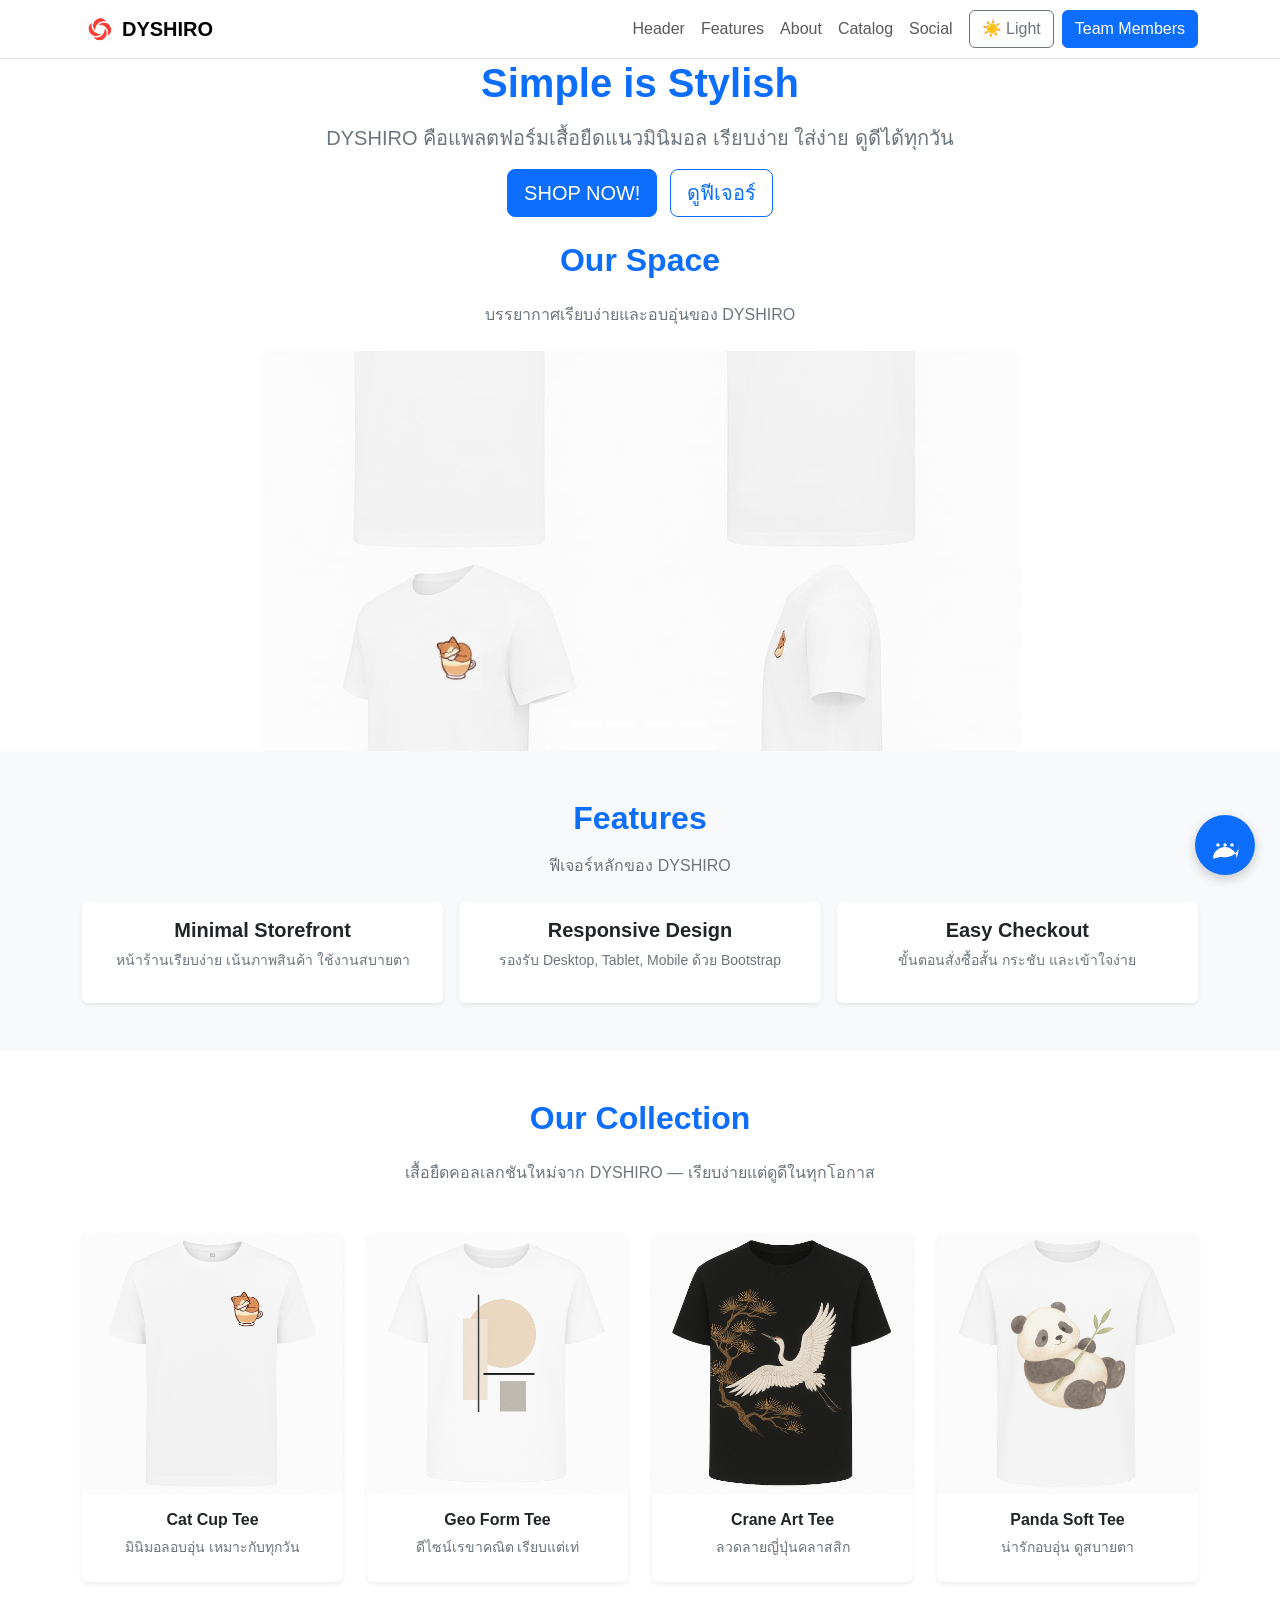
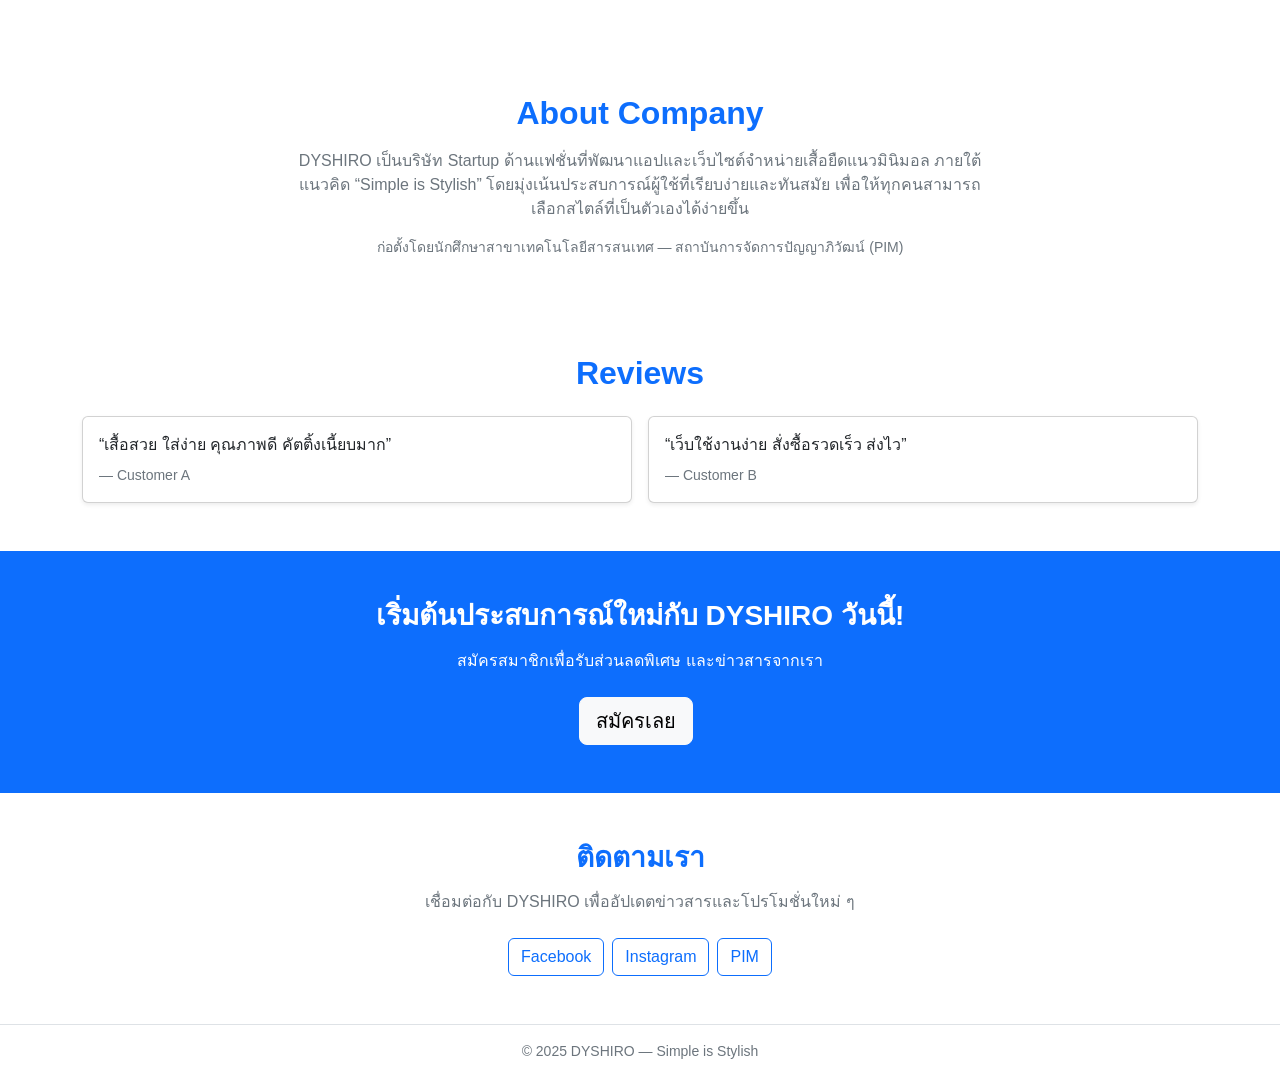
==== index.html @ 55dbb314 "Update latest changes" ====
<!doctype html>
<html lang="th">
  <head>
    <meta charset="utf-8" />
    <meta name="viewport" content="width=device-width, initial-scale=1" />
    <title>DYSHIRO — Minimal Fashion Startup</title>
    <meta name="description" content="DYSHIRO แอป/เว็บจำหน่ายเสื้อยืดแนวมินิมอล Simple is Stylish" />
    <link href="https://cdn.jsdelivr.net/npm/bootstrap@5.3.3/dist/css/bootstrap.min.css" rel="stylesheet">
    <link rel="shortcut icon" href="LOGO.png" type="image/x-icon">

    <style>
      :root {
        --color-primary: #0d6efd;
        --color-text-main: #212529;
        --color-text-muted: #6c757d;
        --color-bg-body: #f8f9fa;
        --color-bg-card: #ffffff;
        --color-border: #dee2e6;
      }

      .dark-mode {
        --color-primary: #8cb4ff;
        --color-text-main: #f8f9fa;
        --color-text-muted: #adb5bd;
        --color-bg-body: #212529;
        --color-bg-card: #343a40;
        --color-border: #495057;
      }

      html { scroll-behavior: smooth; }
      
      body { 
        font-family: "Segoe UI", Arial, sans-serif; 
        background: var(--color-bg-body) !important; 
        color: var(--color-text-main) !important; 
      }
      
      .navbar-brand img { width:32px; height:32px; margin-right:.5rem; }
      
      h1,h2,h3 { 
        font-weight:700; 
        color: var(--color-primary) !important; 
      }

      .hero, .bg-white, .bg-light, .card, footer {
          background-color: var(--color-bg-card) !important;
          color: var(--color-text-main) !important;
      }
      .text-muted {
          color: var(--color-text-muted) !important;
      }
      .border-bottom, .border-top, .border {
          border-color: var(--color-border) !important;
      }
      
      .btn-outline-primary {
          border-color: var(--color-primary);
          color: var(--color-primary);
      }
      .btn-outline-primary:hover {
          background-color: var(--color-primary);
          color: var(--color-bg-card);
      }

      #cta.bg-primary {
          background-color: var(--color-primary) !important;
      }

      .section-gap { padding:3rem 0; }
      .product-img { width:100%; height:auto; }
      .carousel-item img { width:70%; height:400px; object-fit:cover; border-radius:10px; }
      @media (max-width:768px){
        .carousel-item img{ width:90%; height:240px; }
      }
      
      /* ================= Floating Bot Icon Styles ================= */
      #chatbot-container {
          position: fixed;
          bottom: 25px;
          right: 25px;
          z-index: 9999;
      }

      #chatbot-toggle-btn {
          width: 60px;
          height: 60px;
          background-color: var(--color-primary);
          color: white;
          border: none;
          border-radius: 50%;
          cursor: pointer;
          box-shadow: 0 4px 12px rgba(0, 0, 0, 0.2);
          display: flex;
          align-items: center;
          justify-content: center;
          transition: transform 0.2s ease, background-color 0.2s ease;
      }

      #chatbot-toggle-btn:hover {
          transform: scale(1.08);
      }
    </style>
  </head>
  <body>
    
    <nav class="navbar navbar-expand-lg bg-white border-bottom">
      <div class="container">
        <a class="navbar-brand d-flex align-items-center fw-bold" href="#home">
          <img src="phoo.png" alt="Logo"> DYSHIRO
        </a>
        <button class="navbar-toggler" type="button" data-bs-toggle="collapse" data-bs-target="#nav">
          <span class="navbar-toggler-icon"></span>
        </button>

        <div id="nav" class="collapse navbar-collapse">
          <ul class="navbar-nav ms-auto">
            <li class="nav-item"><a class="nav-link" href="#home">Header</a></li>
            <li class="nav-item"><a href="features.html" class="nav-link">Features</a></li>
            <li class="nav-item"><a class="nav-link" href="#about-company">About</a></li>
            <li class="nav-item"><a class="nav-link" href="Catalog.html">Catalog</a></li>
            <li class="nav-item"><a class="nav-link" href="#social">Social</a></li>
            
            <li class="nav-item d-flex align-items-center ms-lg-2 mt-2 mt-lg-0">
              <button id="themeToggle" class="btn btn-outline-secondary me-2">
                ☀️ Light
              </button>
              <a class="btn btn-primary" href="Teammember.html">Team Members</a>
            </li>
          </ul>
        </div>
      </div>
    </nav>

    <header id="home" class="hero">
      <div class="container">
        <div class="row mb-4 text-center">
          <div class="col-12">
            <h1 class="mb-3">Simple is Stylish</h1>
            <p class="lead text-muted">
              DYSHIRO คือแพลตฟอร์มเสื้อยืดแนวมินิมอล
              เรียบง่าย ใส่ง่าย ดูดีได้ทุกวัน
            </p>
            <a class="btn btn-primary btn-lg me-2" href="https://www.figma.com/proto/QTVuNSAw5RM2hbklFN5XGI/store-Dyshiro?node-id=4035-643" target="_blank">SHOP NOW!</a>
            <a class="btn btn-outline-primary btn-lg" href="#features">ดูฟีเจอร์</a>
          </div>
        </div>

        <section class="text-center bg-white">
          <div class="container">
            <h2 class="fw-bold mb-4">Our Space</h2>
            <p class="text-muted mb-4">บรรยากาศเรียบง่ายและอบอุ่นของ DYSHIRO</p>

            <div id="plantCarousel" class="carousel slide" data-bs-ride="carousel" data-bs-interval="3000">
              <div class="carousel-indicators">
                <button type="button" data-bs-target="#plantCarousel" data-bs-slide-to="0" class="active"></button>
                <button type="button" data-bs-target="#plantCarousel" data-bs-slide-to="1"></button>
                <button type="button" data-bs-target="#plantCarousel" data-bs-slide-to="2"></button>
                <button type="button" data-bs-target="#plantCarousel" data-bs-slide-to="3"></button>
              </div>

              <div class="carousel-inner">
                <div class="carousel-item active">
                  <img src="S-CUPCAT.jpg" alt="Space 1">
                </div>
                <div class="carousel-item">
                  <img src="S-GEO.png" class="d-block mx-auto shadow-sm" alt="Space 2">
                </div>
                <div class="carousel-item">
                  <img src="S-JP.png" class="d-block mx-auto shadow-sm" alt="Space 3">
                </div>
                <div class="carousel-item">
                  <img src="S-Panda.png" class="d-block mx-auto shadow-sm" alt="Space 4">
                </div>
              </div>

              <button class="carousel-control-prev" type="button" data-bs-target="#plantCarousel" data-bs-slide="prev">
                <span class="carousel-control-prev-icon"></span>
              </button>
              <button class="carousel-control-next" type="button" data-bs-target="#plantCarousel" data-bs-slide="next">
                <span class="carousel-control-next-icon"></span>
              </button>
            </div>
          </div>
        </section>
      </div>
    </header>

    <section id="features" class="section-gap">
      <div class="container text-center">
        <h2 class="mb-3">Features</h2>
        <p class="text-muted mb-4">ฟีเจอร์หลักของ DYSHIRO</p>

        <div class="row g-3">
          <div class="col-lg-4 col-md-12">
            <div class="card h-100 border-0 shadow-sm">
              <div class="card-body">
                <h5 class="card-title fw-bold">Minimal Storefront</h5>
                <p class="text-muted small">หน้าร้านเรียบง่าย เน้นภาพสินค้า ใช้งานสบายตา</p>
              </div>
            </div>
          </div>
          <div class="col-lg-4 col-md-12">
            <div class="card h-100 border-0 shadow-sm">
              <div class="card-body">
                <h5 class="card-title fw-bold">Responsive Design</h5>
                <p class="text-muted small">รองรับ Desktop, Tablet, Mobile ด้วย Bootstrap</p>
              </div>
            </div>
          </div>
          <div class="col-lg-4 col-md-12">
            <div class="card h-100 border-0 shadow-sm">
              <div class="card-body">
                <h5 class="card-title fw-bold">Easy Checkout</h5>
                <p class="text-muted small">ขั้นตอนสั่งซื้อสั้น กระชับ และเข้าใจง่าย</p>
              </div>
            </div>
          </div>
        </div>
      </div>
    </section>

    <section id="pricing" class="py-5 bg-light">
      <div class="container text-center">
        <h2 class="mb-4">Our Collection</h2>
        <p class="text-muted mb-5">เสื้อยืดคอลเลกชันใหม่จาก DYSHIRO — เรียบง่ายแต่ดูดีในทุกโอกาส</p>
        <div class="row">
          <div class="col-md-3 col-sm-6 mb-3">
            <div class="card border-0 shadow-sm h-100">
              <img src="CAPCAT.png" class="card-img-top" alt="เสื้อแมวในถ้วย">
              <div class="card-body">
                <h6 class="fw-semibold">Cat Cup Tee</h6>
                <p class="small text-muted mb-2">มินิมอลอบอุ่น เหมาะกับทุกวัน</p>
              </div>
            </div>
          </div>
          <div class="col-md-3 col-sm-6 mb-3">
            <div class="card border-0 shadow-sm h-100">
              <img src="GEO.png" class="card-img-top" alt="เสื้อกราฟิกเรขาคณิต">
              <div class="card-body">
                <h6 class="fw-semibold">Geo Form Tee</h6>
                <p class="small text-muted mb-2">ดีไซน์เรขาคณิต เรียบแต่เท่</p>
              </div>
            </div>
          </div>
          <div class="col-md-3 col-sm-6 mb-3">
            <div class="card border-0 shadow-sm h-100">
              <img src="JP.png" class="card-img-top" alt="เสื้อปักนกกระเรียน">
              <div class="card-body">
                <h6 class="fw-semibold">Crane Art Tee</h6>
                <p class="small text-muted mb-2">ลวดลายญี่ปุ่นคลาสสิก</p>
              </div>
            </div>
          </div>
          <div class="col-md-3 col-sm-6 mb-3">
            <div class="card border-0 shadow-sm h-100">
              <img src="PANDA.png" class="card-img-top" alt="เสื้อแพนด้าน่ารัก">
              <div class="card-body">
                <h6 class="fw-semibold">Panda Soft Tee</h6>
                <p class="small text-muted mb-2">น่ารักอบอุ่น ดูสบายตา</p>
              </div>
            </div>
          </div>
        </div>
      </div>
    </section>

    <section id="about-company" class="py-5 bg-white text-center">
      <div class="container">
        <h2 class="fw-bold mb-3">About Company</h2>
        <p class="text-muted mx-auto" style="max-width:700px;">
          DYSHIRO เป็นบริษัท Startup ด้านแฟชั่นที่พัฒนาแอปและเว็บไซต์จำหน่ายเสื้อยืดแนวมินิมอล
          ภายใต้แนวคิด “Simple is Stylish” โดยมุ่งเน้นประสบการณ์ผู้ใช้ที่เรียบง่ายและทันสมัย
          เพื่อให้ทุกคนสามารถเลือกสไตล์ที่เป็นตัวเองได้ง่ายขึ้น
        </p>
        <p class="text-muted small mb-0">ก่อตั้งโดยนักศึกษาสาขาเทคโนโลยีสารสนเทศ — สถาบันการจัดการปัญญาภิวัฒน์ (PIM)</p>
      </div>
    </section>

    <section id="testimonials" class="section-gap bg-light">
      <div class="container">
        <h2 class="text-center mb-4">Reviews</h2>
        <div class="row g-3">
          <div class="col-md-6">
            <div class="card h-100 shadow-sm">
              <div class="card-body">
                <p class="mb-2">“เสื้อสวย ใส่ง่าย คุณภาพดี คัตติ้งเนี้ยบมาก”</p>
                <div class="small text-muted">— Customer A</div>
              </div>
            </div>
          </div>
          <div class="col-md-6">
            <div class="card h-100 shadow-sm">
              <div class="card-body">
                <p class="mb-2">“เว็บใช้งานง่าย สั่งซื้อรวดเร็ว ส่งไว”</p>
                <div class="small text-muted">— Customer B</div>
              </div>
            </div>
          </div>
        </div>
      </div>
    </section>

    <section id="cta" class="py-5 text-center bg-primary text-white">
      <div class="container">
        <h3 class="fw-bold mb-3 text-white">เริ่มต้นประสบการณ์ใหม่กับ DYSHIRO วันนี้!</h3>
        <p class="mb-4">สมัครสมาชิกเพื่อรับส่วนลดพิเศษ และข่าวสารจากเรา</p>
        <a href="#" class="btn btn-light btn-lg me-2">สมัครเลย</a>
      </div>
    </section>

    <section id="social" class="section-gap bg-light text-center">
      <div class="container">
        <h3 class="mb-3">ติดตามเรา</h3>
        <p class="text-muted mb-4">เชื่อมต่อกับ DYSHIRO เพื่ออัปเดตข่าวสารและโปรโมชั่นใหม่ ๆ</p>
        <div class="d-flex justify-content-center flex-wrap gap-2">
          <a class="btn btn-outline-primary" href="https://www.facebook.com/pimfanpage?locale=th_TH" target="_blank">Facebook</a>
          <a class="btn btn-outline-primary" href="https://www.instagram.com/store_dyshiro?igsh=dTd6amF4bnM5ZnAx&utm_source=qr" target="_blank">Instagram</a>
          <a class="btn btn-outline-primary" href="https://pim.ac.th" target="_blank">PIM</a>
        </div>
      </div>
    </section>

    <footer class="py-3 bg-white border-top">
      <div class="container text-center">
        <p class="small text-muted mb-0">© 2025 DYSHIRO — Simple is Stylish</p>
      </div>
    </footer>

    <!-- ================= Floating Bot Icon & Chatbot Placeholder ================= -->
    <div id="chatbot-container">
        <!-- ปุ่มไอคอนบอทลอยมุมขวาล่าง -->
        <button id="chatbot-toggle-btn" title="แชทกับบอท DYSHIRO">
            <svg xmlns="http://www.w3.org/2000/svg" width="28" height="28" fill="currentColor" class="bi bi-chat-dots-fill" viewBox="0 0 16 16">
                <path d="M16 8c0 3.866-3.582 7-8 7a9.06 9.06 0 0 1-2.343-.306l-4.522 1.158A.5.5 0 0 1 14.61 15.8l1.058-4.234A7.001 7.001 0 0 1 16 8zM5 8a1 1 0 1 0-2 0 1 1 0 0 0 2 0zm4 0a1 1 0 1 0-2 0 1 1 0 0 0 2 0zm3 1a1 1 0 1 0 0-2 1 1 0 0 0 0 2z"/>
            </svg>
        </button>

        <!-- พื้นที่ว่างสำหรับนำโค้ดแชทบอทจริงมาใส่ในอนาคต -->
        <div id="chatbot-window-placeholder">
            <!-- [ ใส่โค้ดแชทบอทจริง / Script จากผู้ให้บริการภายนอก ตรงนี้ในอนาคตได้เลยครับ ] -->
        </div>
    </div>

    <!-- Scripts -->
    <script src="https://cdn.jsdelivr.net/npm/bootstrap@5.3.3/dist/js/bootstrap.bundle.min.js"></script>

    <script>
      // 1. ระบบ Theme (Light / Dark)
      const toggle = document.getElementById('themeToggle');
      const body = document.body;

      if (localStorage.getItem('theme') === 'dark') {
        body.classList.add('dark-mode');
        toggle.innerHTML = '🌙 Dark';
      }

      toggle.addEventListener('click', () => {
        if (body.classList.contains('dark-mode')) {
          body.classList.remove('dark-mode');
          localStorage.setItem('theme', 'light');
          toggle.innerHTML = '☀️ Light';
        } else {
          body.classList.add('dark-mode');
          localStorage.setItem('theme', 'dark');
          toggle.innerHTML = '🌙 Dark';
        }
      });
    </script>
  </body>
</html>
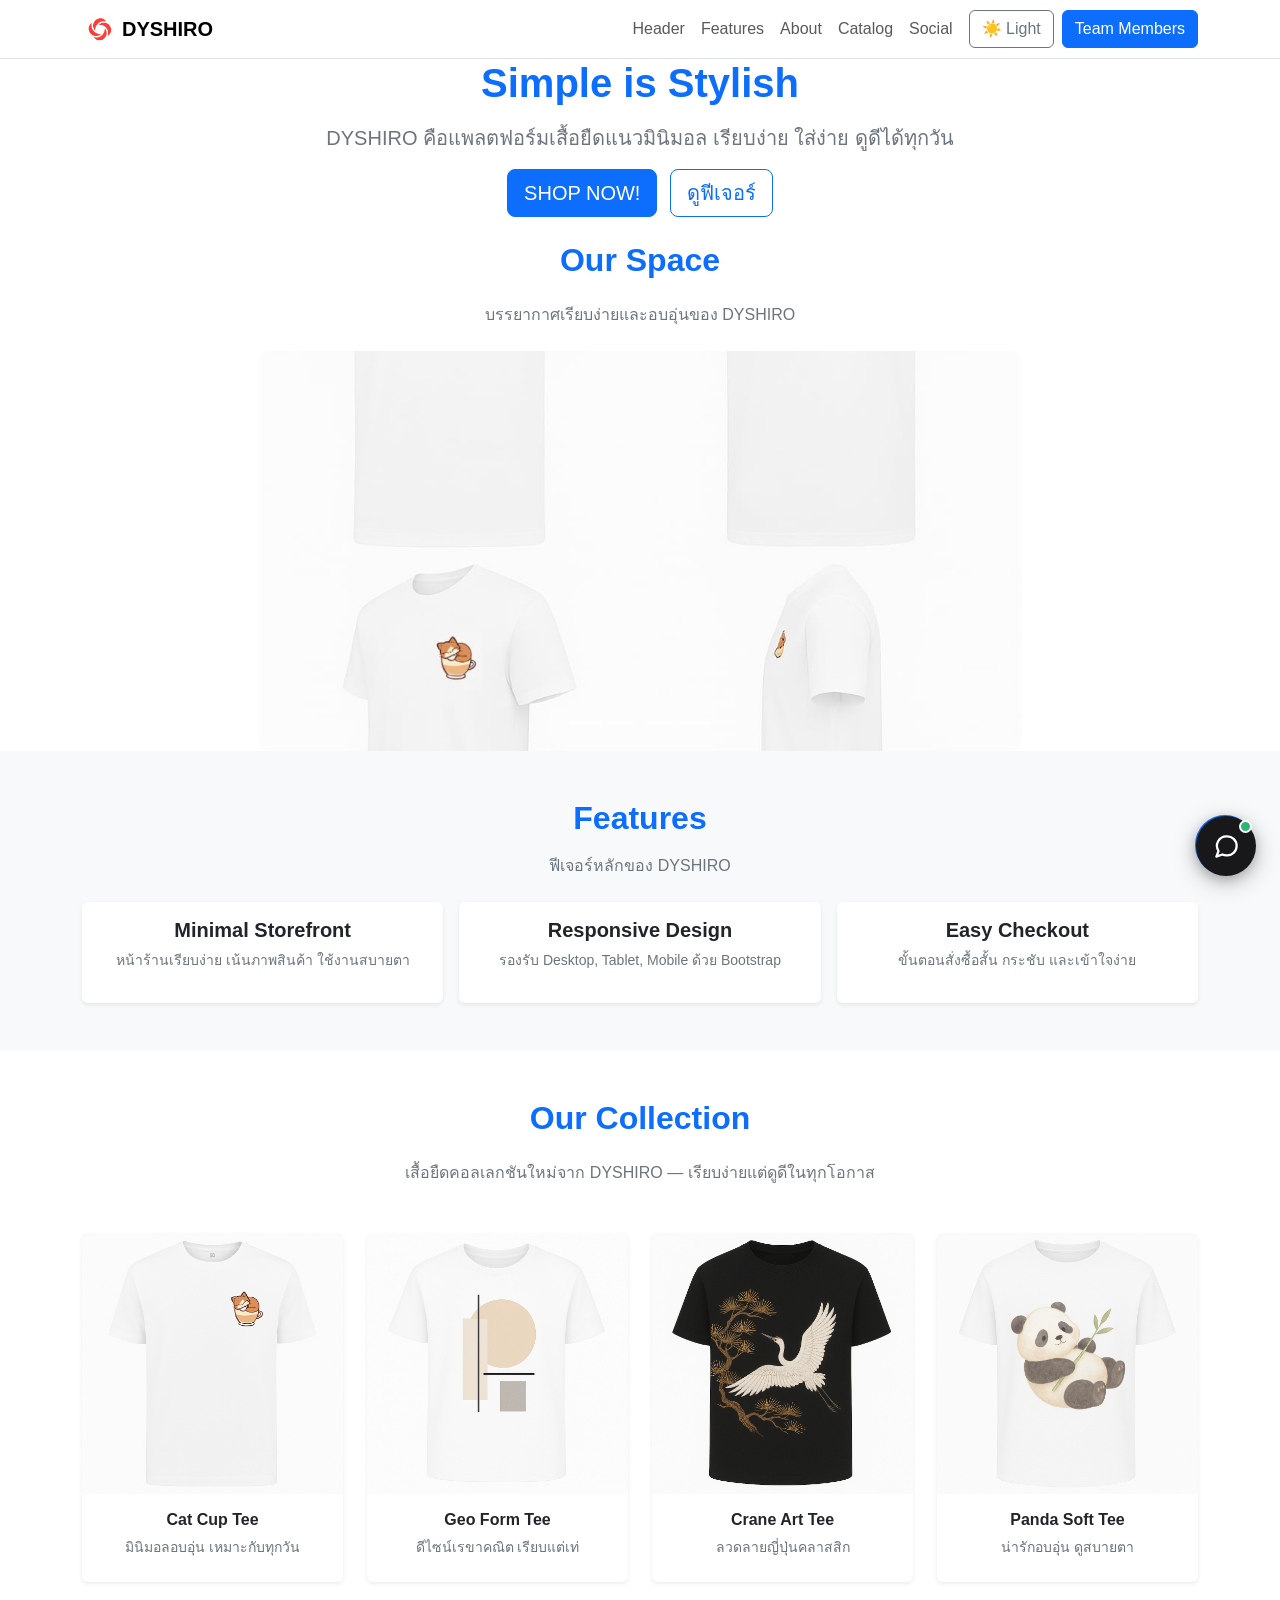
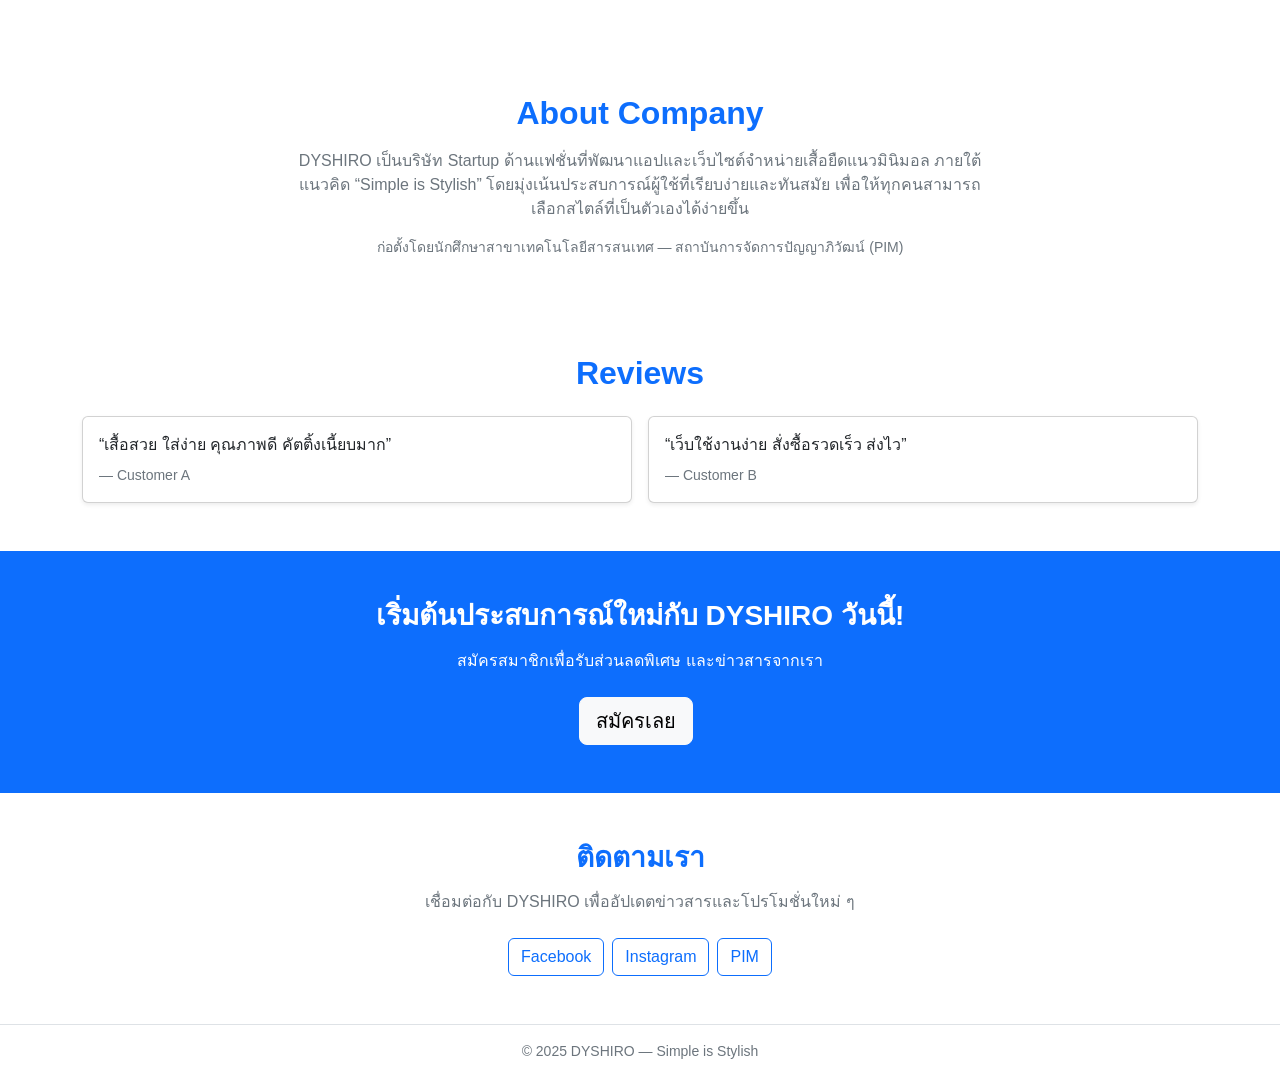
==== commit 1e7b18bf: "Add DYSHIRO RAG Chatbot" ====
--- a/index.html
+++ b/index.html
@@ -367,4 +367,6 @@
       });
     </script>
   </body>
-</html>+</html>
+<script src="chat-widget.js"></script>
+</body>
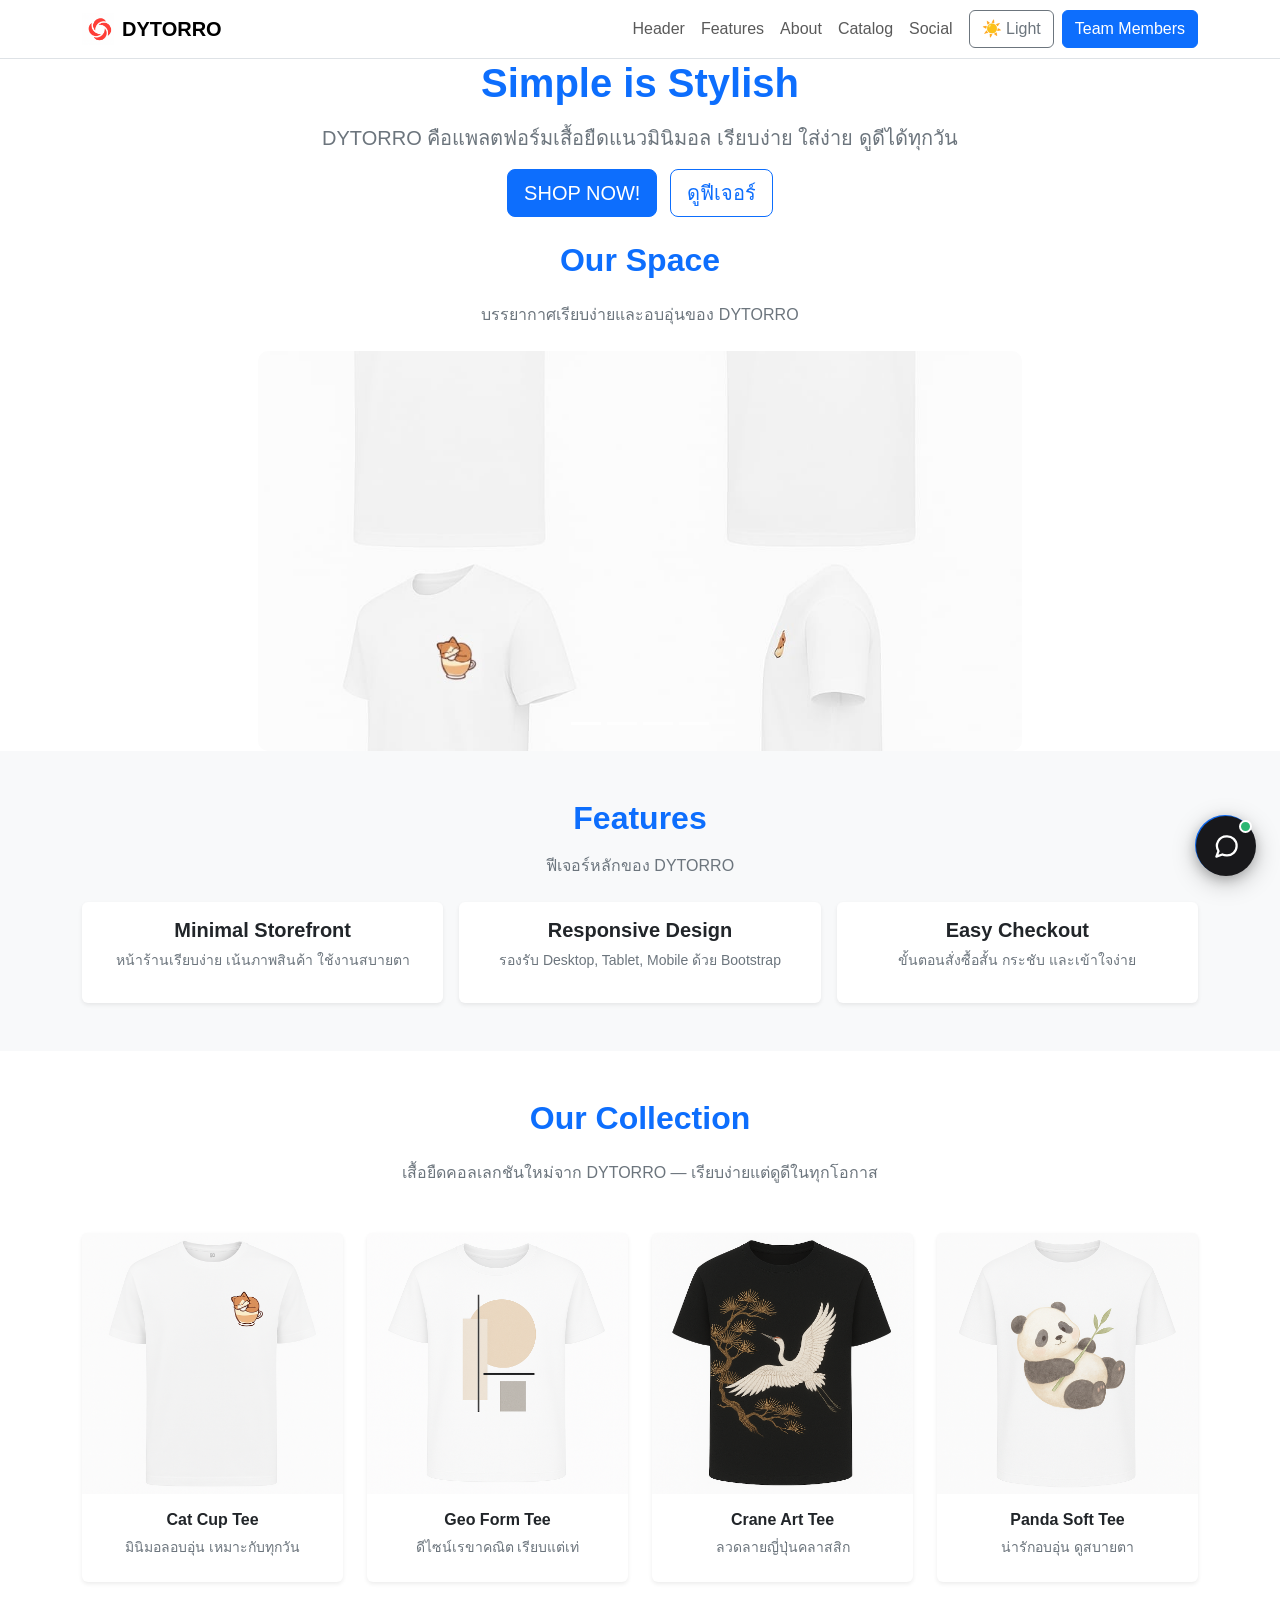
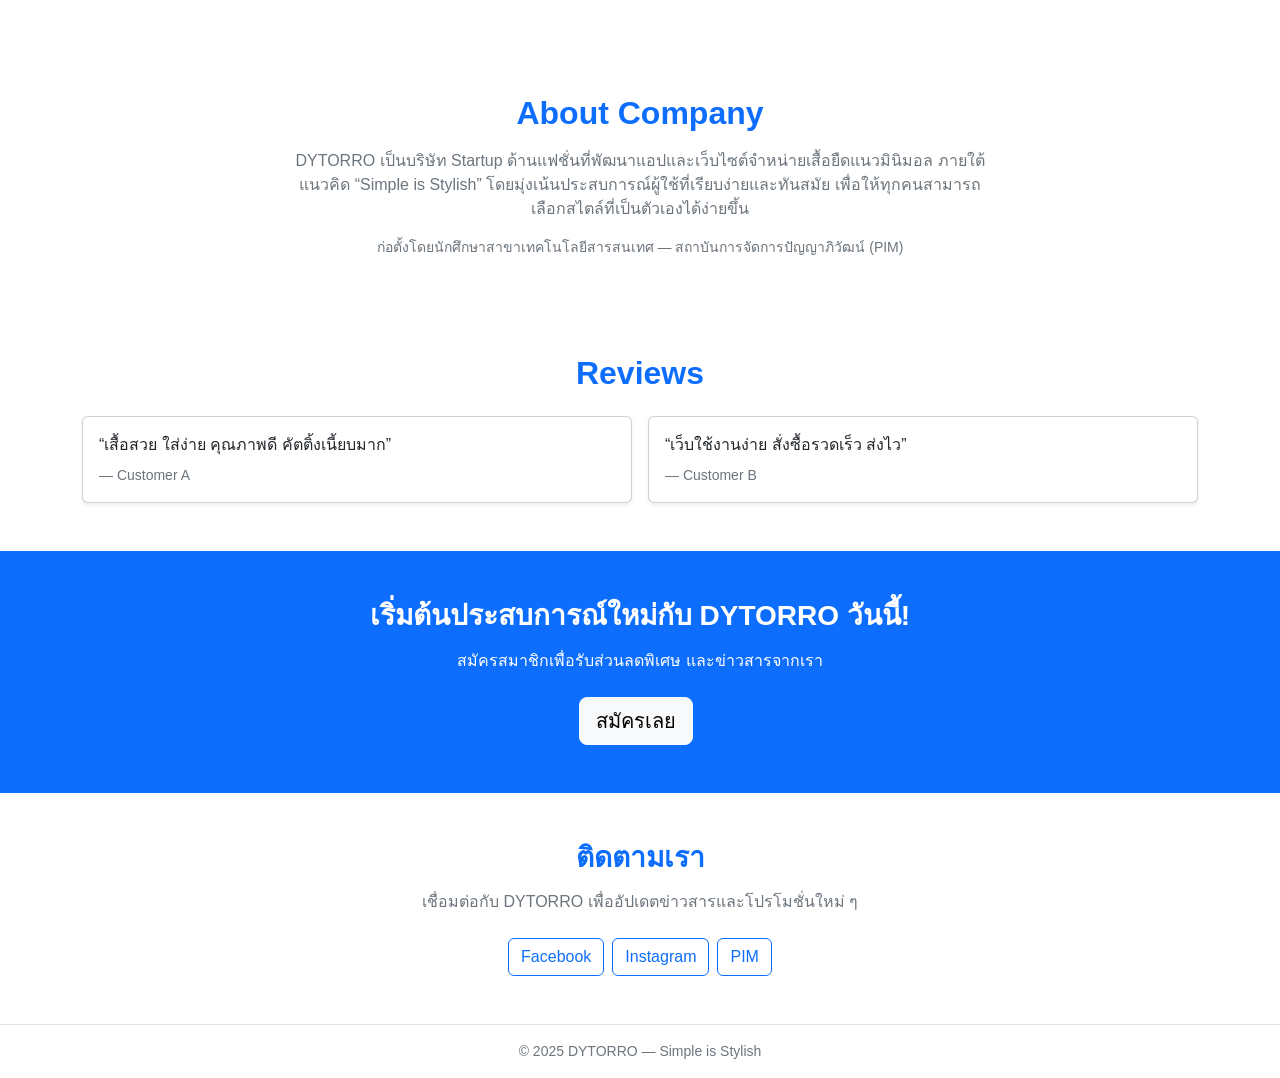
==== commit 36aad0ec: "Update brand name to DYTORRO in index.html" ====
--- a/index.html
+++ b/index.html
@@ -3,8 +3,8 @@
   <head>
     <meta charset="utf-8" />
     <meta name="viewport" content="width=device-width, initial-scale=1" />
-    <title>DYSHIRO — Minimal Fashion Startup</title>
-    <meta name="description" content="DYSHIRO แอป/เว็บจำหน่ายเสื้อยืดแนวมินิมอล Simple is Stylish" />
+    <title>DYTORRO — Minimal Fashion Startup</title>
+    <meta name="description" content="DYTORRO แอป/เว็บจำหน่ายเสื้อยืดแนวมินิมอล Simple is Stylish" />
     <link href="https://cdn.jsdelivr.net/npm/bootstrap@5.3.3/dist/css/bootstrap.min.css" rel="stylesheet">
     <link rel="shortcut icon" href="LOGO.png" type="image/x-icon">
 
@@ -106,7 +106,7 @@
     <nav class="navbar navbar-expand-lg bg-white border-bottom">
       <div class="container">
         <a class="navbar-brand d-flex align-items-center fw-bold" href="#home">
-          <img src="phoo.png" alt="Logo"> DYSHIRO
+          <img src="phoo.png" alt="Logo"> DYTORRO
         </a>
         <button class="navbar-toggler" type="button" data-bs-toggle="collapse" data-bs-target="#nav">
           <span class="navbar-toggler-icon"></span>
@@ -137,7 +137,7 @@
           <div class="col-12">
             <h1 class="mb-3">Simple is Stylish</h1>
             <p class="lead text-muted">
-              DYSHIRO คือแพลตฟอร์มเสื้อยืดแนวมินิมอล
+              DYTORRO คือแพลตฟอร์มเสื้อยืดแนวมินิมอล
               เรียบง่าย ใส่ง่าย ดูดีได้ทุกวัน
             </p>
             <a class="btn btn-primary btn-lg me-2" href="https://www.figma.com/proto/QTVuNSAw5RM2hbklFN5XGI/store-Dyshiro?node-id=4035-643" target="_blank">SHOP NOW!</a>
@@ -148,7 +148,7 @@
         <section class="text-center bg-white">
           <div class="container">
             <h2 class="fw-bold mb-4">Our Space</h2>
-            <p class="text-muted mb-4">บรรยากาศเรียบง่ายและอบอุ่นของ DYSHIRO</p>
+            <p class="text-muted mb-4">บรรยากาศเรียบง่ายและอบอุ่นของ DYTORRO</p>
 
             <div id="plantCarousel" class="carousel slide" data-bs-ride="carousel" data-bs-interval="3000">
               <div class="carousel-indicators">
@@ -188,7 +188,7 @@
     <section id="features" class="section-gap">
       <div class="container text-center">
         <h2 class="mb-3">Features</h2>
-        <p class="text-muted mb-4">ฟีเจอร์หลักของ DYSHIRO</p>
+        <p class="text-muted mb-4">ฟีเจอร์หลักของ DYTORRO</p>
 
         <div class="row g-3">
           <div class="col-lg-4 col-md-12">
@@ -222,7 +222,7 @@
     <section id="pricing" class="py-5 bg-light">
       <div class="container text-center">
         <h2 class="mb-4">Our Collection</h2>
-        <p class="text-muted mb-5">เสื้อยืดคอลเลกชันใหม่จาก DYSHIRO — เรียบง่ายแต่ดูดีในทุกโอกาส</p>
+        <p class="text-muted mb-5">เสื้อยืดคอลเลกชันใหม่จาก DYTORRO — เรียบง่ายแต่ดูดีในทุกโอกาส</p>
         <div class="row">
           <div class="col-md-3 col-sm-6 mb-3">
             <div class="card border-0 shadow-sm h-100">
@@ -268,7 +268,7 @@
       <div class="container">
         <h2 class="fw-bold mb-3">About Company</h2>
         <p class="text-muted mx-auto" style="max-width:700px;">
-          DYSHIRO เป็นบริษัท Startup ด้านแฟชั่นที่พัฒนาแอปและเว็บไซต์จำหน่ายเสื้อยืดแนวมินิมอล
+          DYTORRO เป็นบริษัท Startup ด้านแฟชั่นที่พัฒนาแอปและเว็บไซต์จำหน่ายเสื้อยืดแนวมินิมอล
           ภายใต้แนวคิด “Simple is Stylish” โดยมุ่งเน้นประสบการณ์ผู้ใช้ที่เรียบง่ายและทันสมัย
           เพื่อให้ทุกคนสามารถเลือกสไตล์ที่เป็นตัวเองได้ง่ายขึ้น
         </p>
@@ -302,7 +302,7 @@
 
     <section id="cta" class="py-5 text-center bg-primary text-white">
       <div class="container">
-        <h3 class="fw-bold mb-3 text-white">เริ่มต้นประสบการณ์ใหม่กับ DYSHIRO วันนี้!</h3>
+        <h3 class="fw-bold mb-3 text-white">เริ่มต้นประสบการณ์ใหม่กับ DYTORRO วันนี้!</h3>
         <p class="mb-4">สมัครสมาชิกเพื่อรับส่วนลดพิเศษ และข่าวสารจากเรา</p>
         <a href="#" class="btn btn-light btn-lg me-2">สมัครเลย</a>
       </div>
@@ -311,7 +311,7 @@
     <section id="social" class="section-gap bg-light text-center">
       <div class="container">
         <h3 class="mb-3">ติดตามเรา</h3>
-        <p class="text-muted mb-4">เชื่อมต่อกับ DYSHIRO เพื่ออัปเดตข่าวสารและโปรโมชั่นใหม่ ๆ</p>
+        <p class="text-muted mb-4">เชื่อมต่อกับ DYTORRO เพื่ออัปเดตข่าวสารและโปรโมชั่นใหม่ ๆ</p>
         <div class="d-flex justify-content-center flex-wrap gap-2">
           <a class="btn btn-outline-primary" href="https://www.facebook.com/pimfanpage?locale=th_TH" target="_blank">Facebook</a>
           <a class="btn btn-outline-primary" href="https://www.instagram.com/store_dyshiro?igsh=dTd6amF4bnM5ZnAx&utm_source=qr" target="_blank">Instagram</a>
@@ -322,14 +322,14 @@
 
     <footer class="py-3 bg-white border-top">
       <div class="container text-center">
-        <p class="small text-muted mb-0">© 2025 DYSHIRO — Simple is Stylish</p>
+        <p class="small text-muted mb-0">© 2025 DYTORRO — Simple is Stylish</p>
       </div>
     </footer>
 
     <!-- ================= Floating Bot Icon & Chatbot Placeholder ================= -->
     <div id="chatbot-container">
         <!-- ปุ่มไอคอนบอทลอยมุมขวาล่าง -->
-        <button id="chatbot-toggle-btn" title="แชทกับบอท DYSHIRO">
+        <button id="chatbot-toggle-btn" title="แชทกับบอท DYTORRO">
             <svg xmlns="http://www.w3.org/2000/svg" width="28" height="28" fill="currentColor" class="bi bi-chat-dots-fill" viewBox="0 0 16 16">
                 <path d="M16 8c0 3.866-3.582 7-8 7a9.06 9.06 0 0 1-2.343-.306l-4.522 1.158A.5.5 0 0 1 14.61 15.8l1.058-4.234A7.001 7.001 0 0 1 16 8zM5 8a1 1 0 1 0-2 0 1 1 0 0 0 2 0zm4 0a1 1 0 1 0-2 0 1 1 0 0 0 2 0zm3 1a1 1 0 1 0 0-2 1 1 0 0 0 0 2z"/>
             </svg>
@@ -366,7 +366,7 @@
         }
       });
     </script>
+
+    <script src="chat-widget.js"></script>
   </body>
-</html>
-<script src="chat-widget.js"></script>
-</body>+</html>
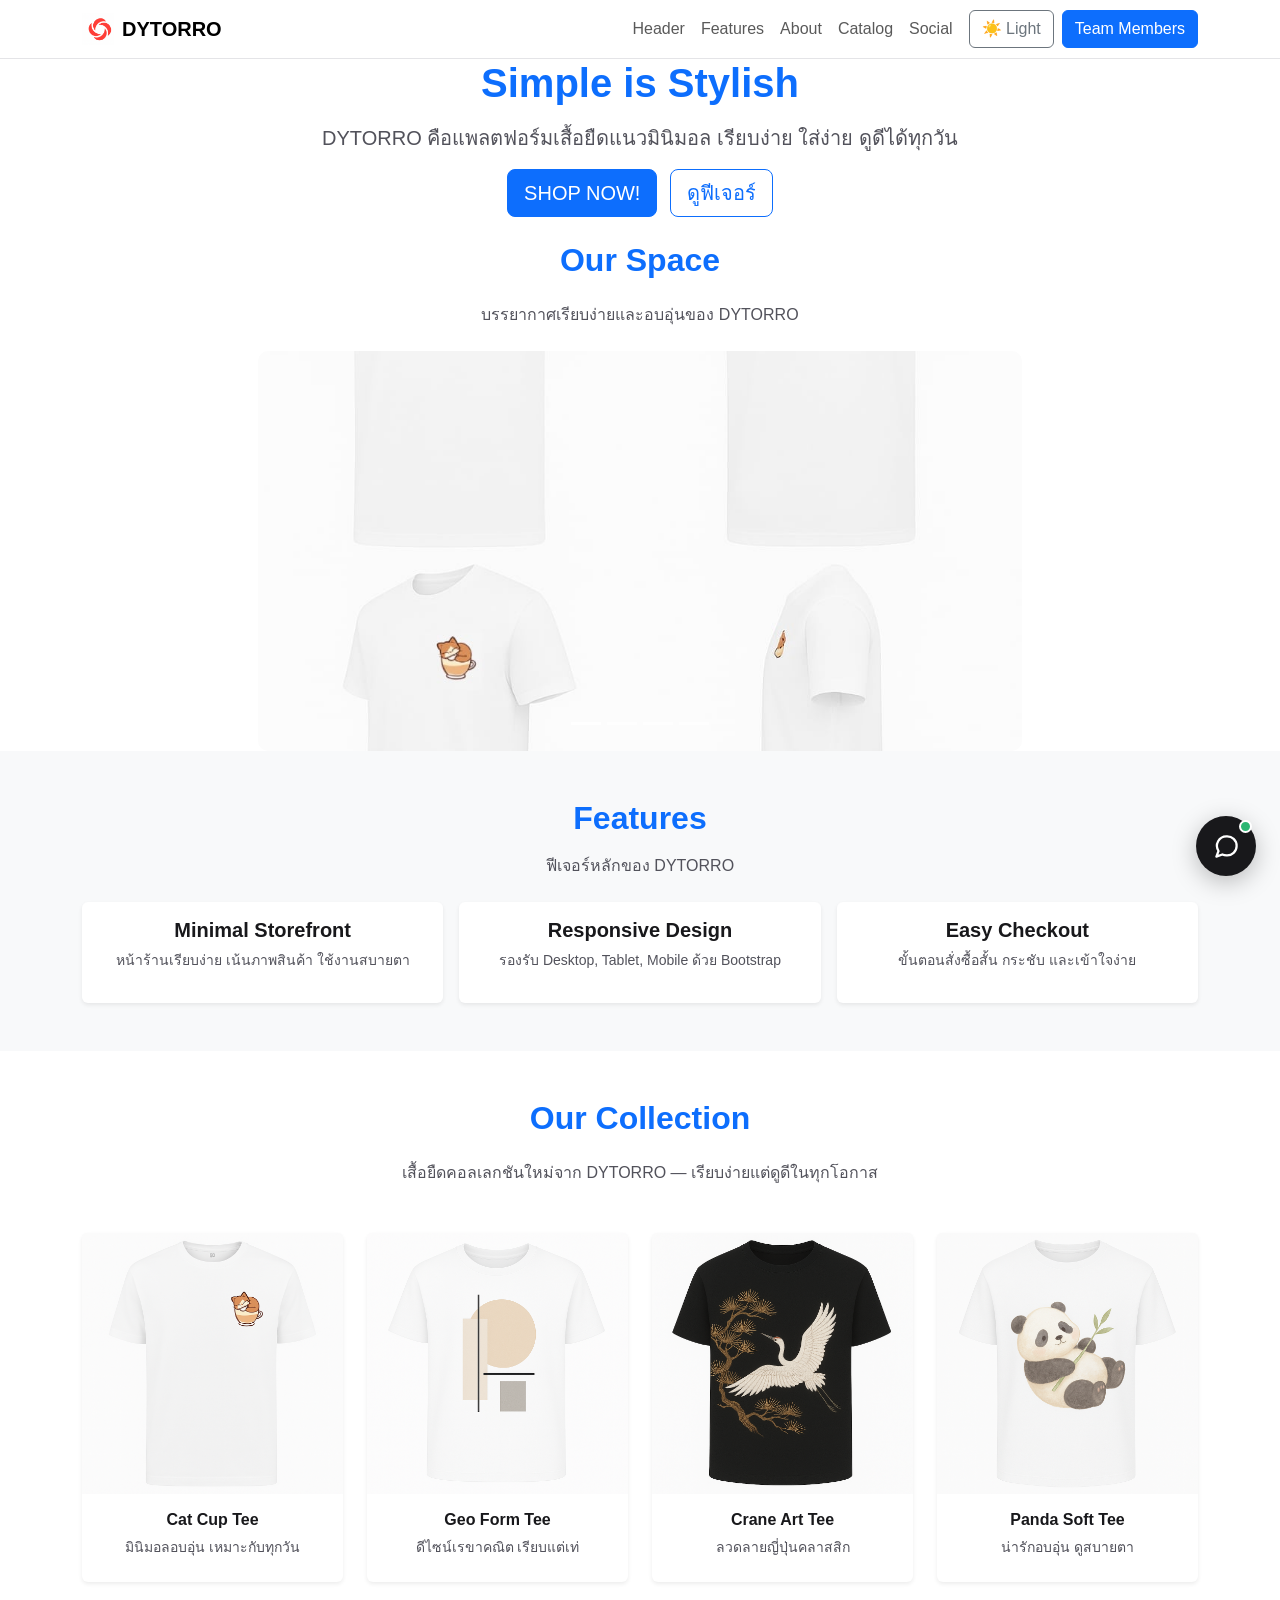
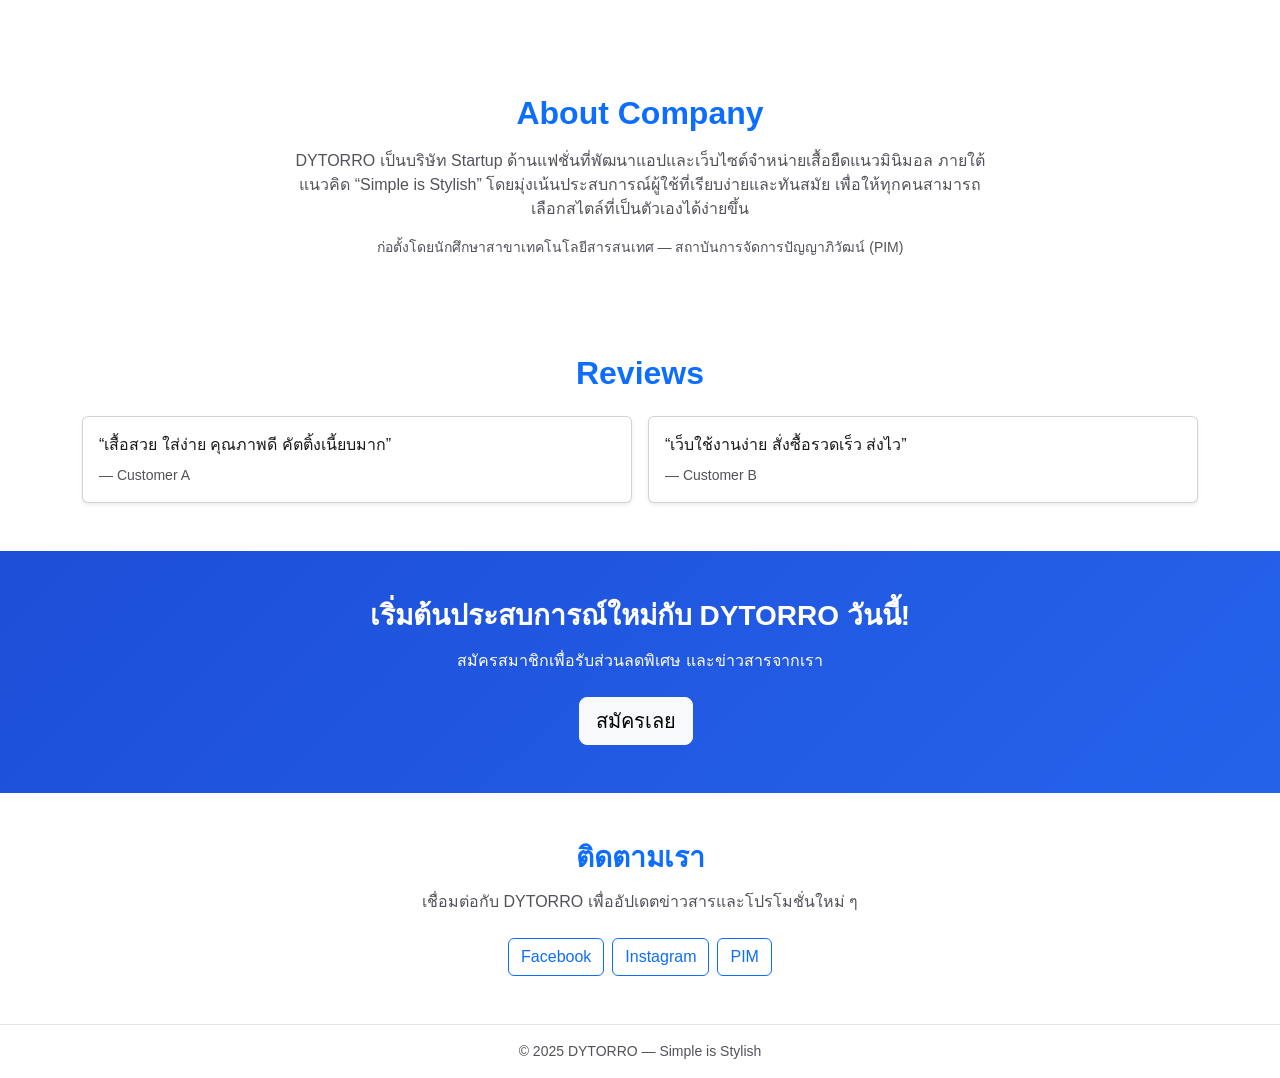
==== commit 12e60f12: "Improve dark mode styling and remove duplicate chat icon" ====
--- a/index.html
+++ b/index.html
@@ -11,20 +11,21 @@
     <style>
       :root {
         --color-primary: #0d6efd;
-        --color-text-main: #212529;
-        --color-text-muted: #6c757d;
+        --color-text-main: #18181b;
+        --color-text-muted: #52525b;
         --color-bg-body: #f8f9fa;
         --color-bg-card: #ffffff;
-        --color-border: #dee2e6;
-      }
-
+        --color-border: #e4e4e7;
+      }
+
+      /* โทน Dark Mode แบบ Minimalist Modern */
       .dark-mode {
-        --color-primary: #8cb4ff;
-        --color-text-main: #f8f9fa;
-        --color-text-muted: #adb5bd;
-        --color-bg-body: #212529;
-        --color-bg-card: #343a40;
-        --color-border: #495057;
+        --color-primary: #60a5fa;       /* ฟ้าสว่างอ่านง่าย */
+        --color-text-main: #f4f4f5;     /* ขาวนวลสบายตา */
+        --color-text-muted: #a1a1aa;    /* เทาสว่างสำหรับคำอธิบาย */
+        --color-bg-body: #09090b;       /* ดำสนิท (Deep Obsidian) */
+        --color-bg-card: #18181b;       /* เทาชาร์โคลเข้ม แยกเลเยอร์การ์ดชัดเจน */
+        --color-border: #27272a;        /* เส้นขอบบางๆ เรียบหรู */
       }
 
       html { scroll-behavior: smooth; }
@@ -33,37 +34,82 @@
         font-family: "Segoe UI", Arial, sans-serif; 
         background: var(--color-bg-body) !important; 
         color: var(--color-text-main) !important; 
+        transition: background-color 0.25s ease, color 0.25s ease;
       }
       
       .navbar-brand img { width:32px; height:32px; margin-right:.5rem; }
       
-      h1,h2,h3 { 
-        font-weight:700; 
+      /* แก้เมนู Navbar ในโหมด Dark ให้สว่างคมชัดไม่จมพื้นหลัง */
+      .dark-mode .navbar {
+        background-color: rgba(24, 24, 27, 0.92) !important;
+        backdrop-filter: blur(8px);
+      }
+      .dark-mode .navbar-brand {
+        color: #ffffff !important;
+      }
+      .dark-mode .nav-link {
+        color: #d4d4d8 !important;
+      }
+      .dark-mode .nav-link:hover {
+        color: var(--color-primary) !important;
+      }
+      .dark-mode .navbar-toggler {
+        border-color: #3f3f46;
+        filter: invert(1);
+      }
+
+      h1, h2, h3 { 
+        font-weight: 700; 
         color: var(--color-primary) !important; 
       }
 
       .hero, .bg-white, .bg-light, .card, footer {
-          background-color: var(--color-bg-card) !important;
-          color: var(--color-text-main) !important;
-      }
+        background-color: var(--color-bg-card) !important;
+        color: var(--color-text-main) !important;
+      }
+
+      /* สลับพื้นหลังแต่ละ Section ในโหมด Dark ให้มีมิติไล่ระดับ */
+      .dark-mode .hero,
+      .dark-mode #about-company,
+      .dark-mode footer {
+        background-color: #09090b !important;
+      }
+      .dark-mode #features,
+      .dark-mode #pricing,
+      .dark-mode #testimonials,
+      .dark-mode #social {
+        background-color: #111113 !important;
+      }
+      .dark-mode .card {
+        background-color: #18181b !important;
+        border: 1px solid #27272a !important;
+      }
+
       .text-muted {
-          color: var(--color-text-muted) !important;
+        color: var(--color-text-muted) !important;
       }
       .border-bottom, .border-top, .border {
-          border-color: var(--color-border) !important;
+        border-color: var(--color-border) !important;
       }
       
       .btn-outline-primary {
-          border-color: var(--color-primary);
-          color: var(--color-primary);
+        border-color: var(--color-primary);
+        color: var(--color-primary);
       }
       .btn-outline-primary:hover {
-          background-color: var(--color-primary);
-          color: var(--color-bg-card);
+        background-color: var(--color-primary);
+        color: #09090b;
+      }
+      .dark-mode #themeToggle {
+        color: #f4f4f5;
+        border-color: #3f3f46;
+      }
+      .dark-mode #themeToggle:hover {
+        background-color: #27272a;
       }
 
       #cta.bg-primary {
-          background-color: var(--color-primary) !important;
+        background: linear-gradient(135deg, #1d4ed8, #2563eb) !important;
       }
 
       .section-gap { padding:3rem 0; }
@@ -71,33 +117,6 @@
       .carousel-item img { width:70%; height:400px; object-fit:cover; border-radius:10px; }
       @media (max-width:768px){
         .carousel-item img{ width:90%; height:240px; }
-      }
-      
-      /* ================= Floating Bot Icon Styles ================= */
-      #chatbot-container {
-          position: fixed;
-          bottom: 25px;
-          right: 25px;
-          z-index: 9999;
-      }
-
-      #chatbot-toggle-btn {
-          width: 60px;
-          height: 60px;
-          background-color: var(--color-primary);
-          color: white;
-          border: none;
-          border-radius: 50%;
-          cursor: pointer;
-          box-shadow: 0 4px 12px rgba(0, 0, 0, 0.2);
-          display: flex;
-          align-items: center;
-          justify-content: center;
-          transition: transform 0.2s ease, background-color 0.2s ease;
-      }
-
-      #chatbot-toggle-btn:hover {
-          transform: scale(1.08);
       }
     </style>
   </head>
@@ -326,21 +345,6 @@
       </div>
     </footer>
 
-    <!-- ================= Floating Bot Icon & Chatbot Placeholder ================= -->
-    <div id="chatbot-container">
-        <!-- ปุ่มไอคอนบอทลอยมุมขวาล่าง -->
-        <button id="chatbot-toggle-btn" title="แชทกับบอท DYTORRO">
-            <svg xmlns="http://www.w3.org/2000/svg" width="28" height="28" fill="currentColor" class="bi bi-chat-dots-fill" viewBox="0 0 16 16">
-                <path d="M16 8c0 3.866-3.582 7-8 7a9.06 9.06 0 0 1-2.343-.306l-4.522 1.158A.5.5 0 0 1 14.61 15.8l1.058-4.234A7.001 7.001 0 0 1 16 8zM5 8a1 1 0 1 0-2 0 1 1 0 0 0 2 0zm4 0a1 1 0 1 0-2 0 1 1 0 0 0 2 0zm3 1a1 1 0 1 0 0-2 1 1 0 0 0 0 2z"/>
-            </svg>
-        </button>
-
-        <!-- พื้นที่ว่างสำหรับนำโค้ดแชทบอทจริงมาใส่ในอนาคต -->
-        <div id="chatbot-window-placeholder">
-            <!-- [ ใส่โค้ดแชทบอทจริง / Script จากผู้ให้บริการภายนอก ตรงนี้ในอนาคตได้เลยครับ ] -->
-        </div>
-    </div>
-
     <!-- Scripts -->
     <script src="https://cdn.jsdelivr.net/npm/bootstrap@5.3.3/dist/js/bootstrap.bundle.min.js"></script>
 
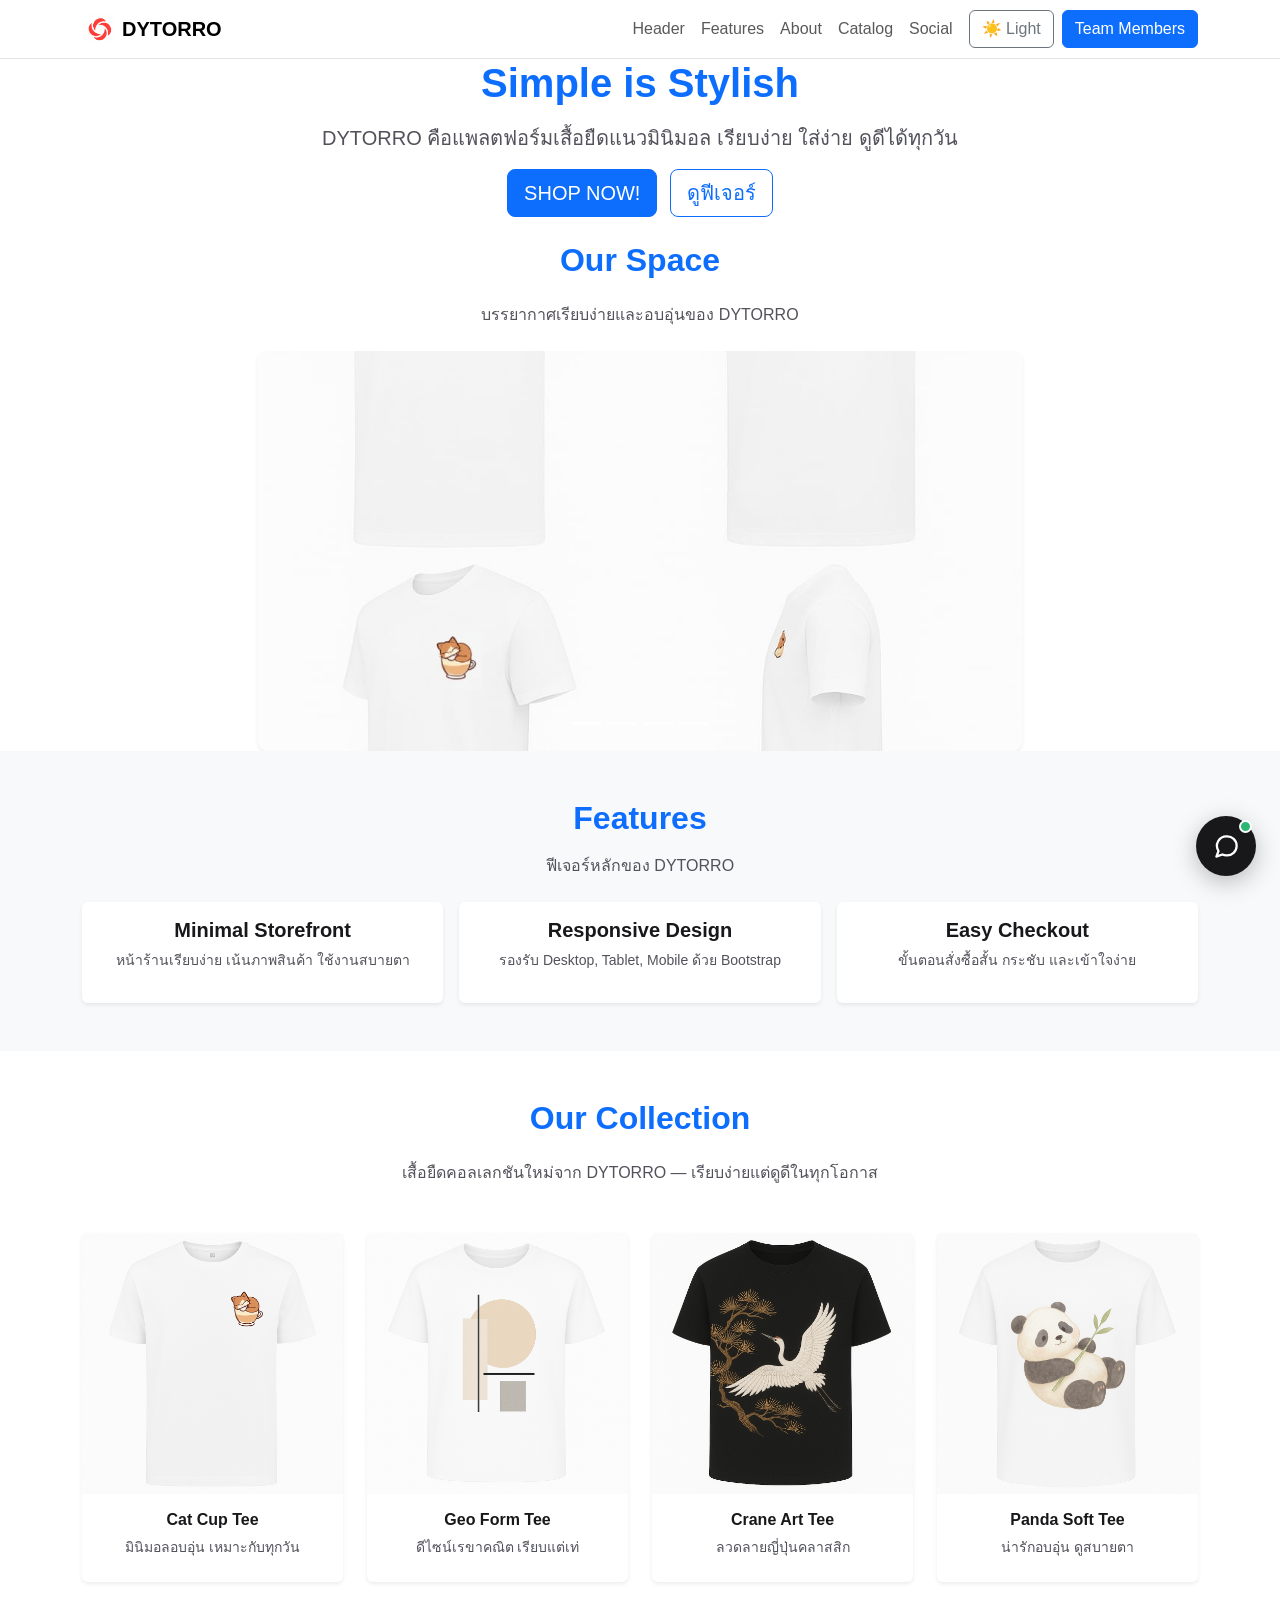
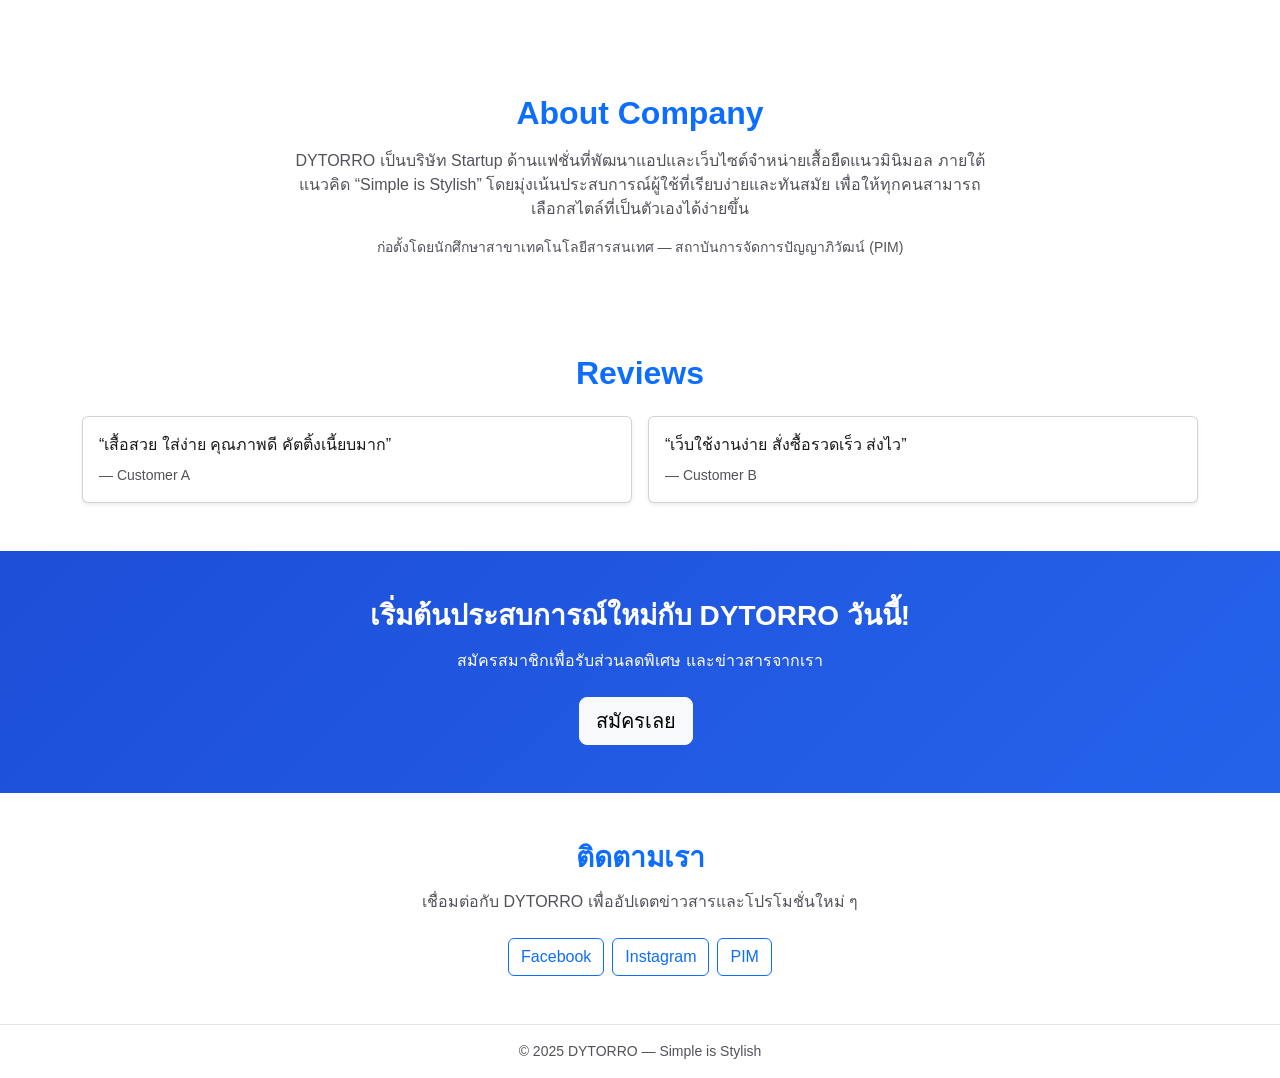
==== commit 96fb8af3: "Enable auto-slide for Our Space carousel" ====
--- a/index.html
+++ b/index.html
@@ -169,7 +169,7 @@
             <h2 class="fw-bold mb-4">Our Space</h2>
             <p class="text-muted mb-4">บรรยากาศเรียบง่ายและอบอุ่นของ DYTORRO</p>
 
-            <div id="plantCarousel" class="carousel slide" data-bs-ride="carousel" data-bs-interval="3000">
+            <div id="plantCarousel" class="carousel slide" data-bs-ride="carousel" data-bs-interval="2500" data-bs-pause="false">
               <div class="carousel-indicators">
                 <button type="button" data-bs-target="#plantCarousel" data-bs-slide-to="0" class="active"></button>
                 <button type="button" data-bs-target="#plantCarousel" data-bs-slide-to="1"></button>
@@ -179,7 +179,7 @@
 
               <div class="carousel-inner">
                 <div class="carousel-item active">
-                  <img src="S-CUPCAT.jpg" alt="Space 1">
+                  <img src="S-CUPCAT.jpg" class="d-block mx-auto shadow-sm" alt="Space 1">
                 </div>
                 <div class="carousel-item">
                   <img src="S-GEO.png" class="d-block mx-auto shadow-sm" alt="Space 2">
@@ -369,6 +369,16 @@
           toggle.innerHTML = '🌙 Dark';
         }
       });
+
+      // 2. บังคับให้สไลด์รูปภาพเลื่อนอัตโนมัติทันทีที่เปิดหน้าเว็บ
+      const myCarousel = document.querySelector('#plantCarousel');
+      if (myCarousel) {
+        new bootstrap.Carousel(myCarousel, {
+          interval: 2500,
+          ride: 'carousel',
+          pause: false
+        });
+      }
     </script>
 
     <script src="chat-widget.js"></script>
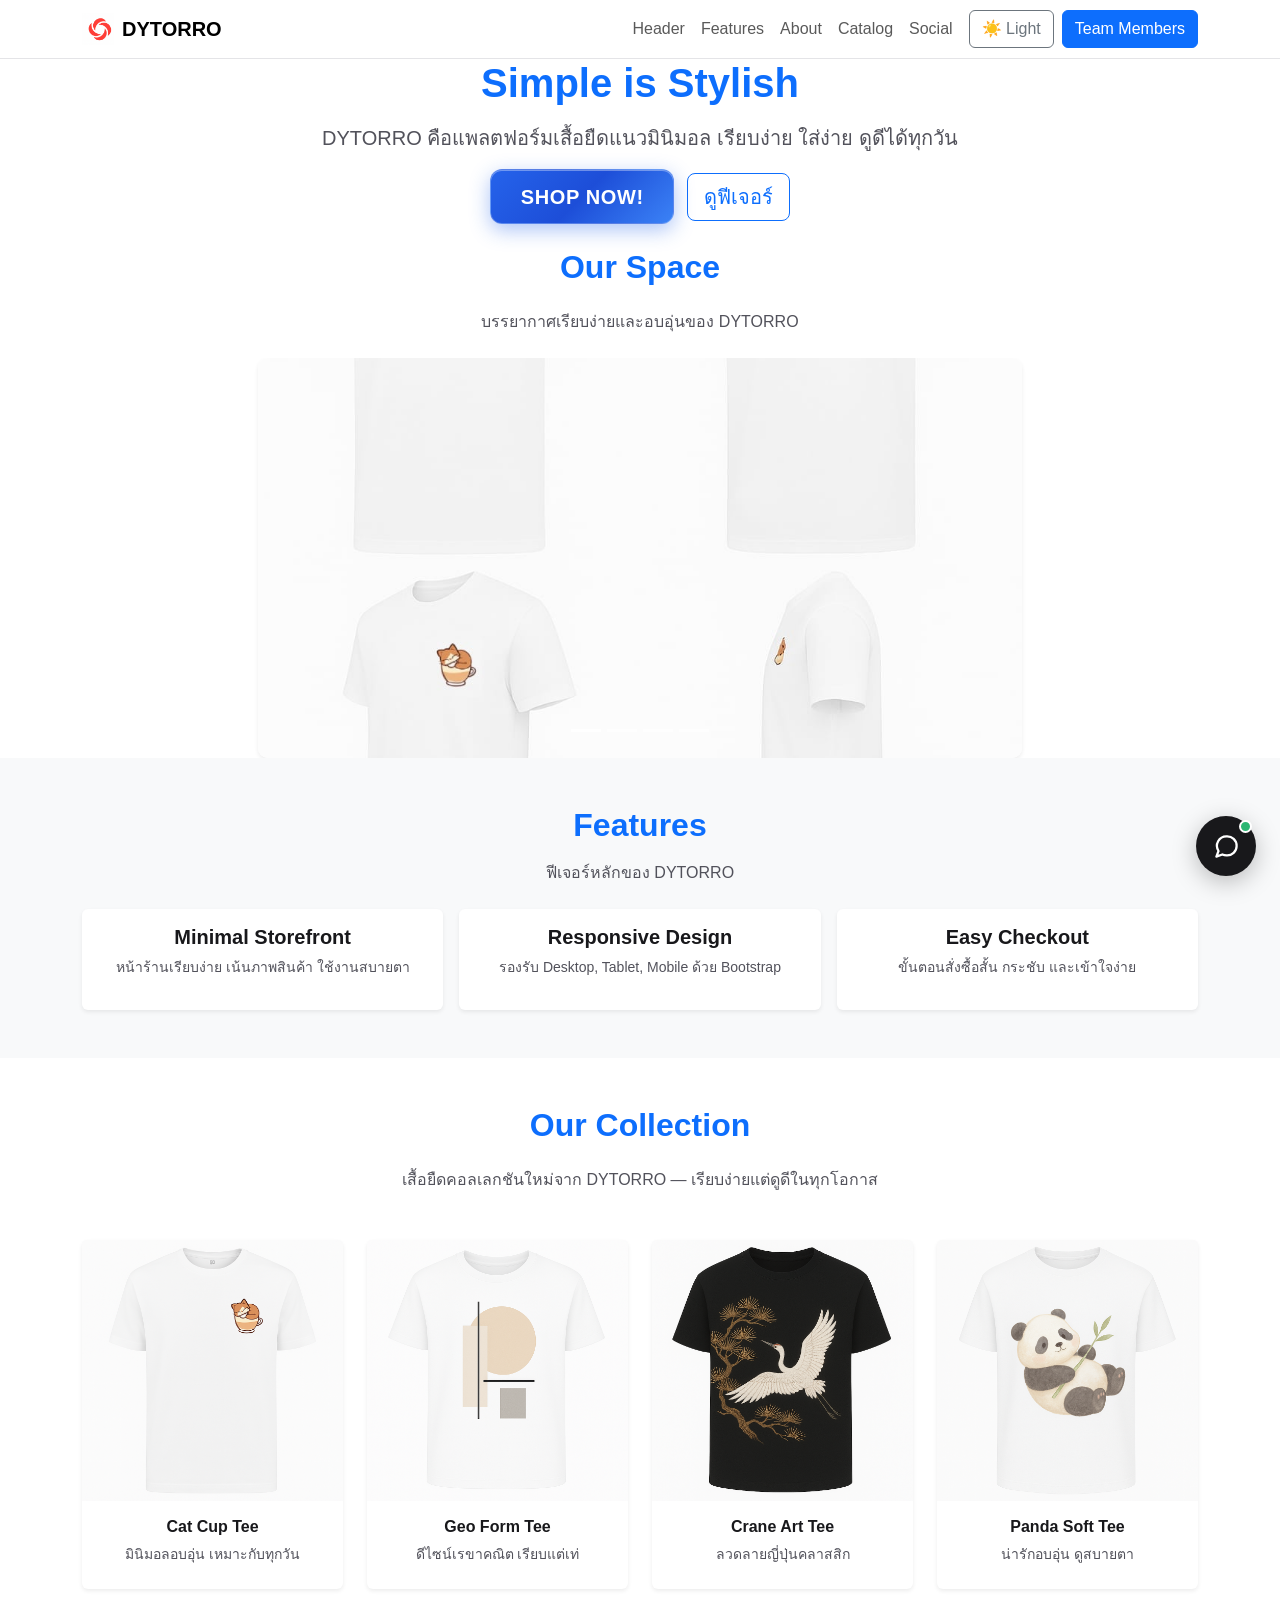
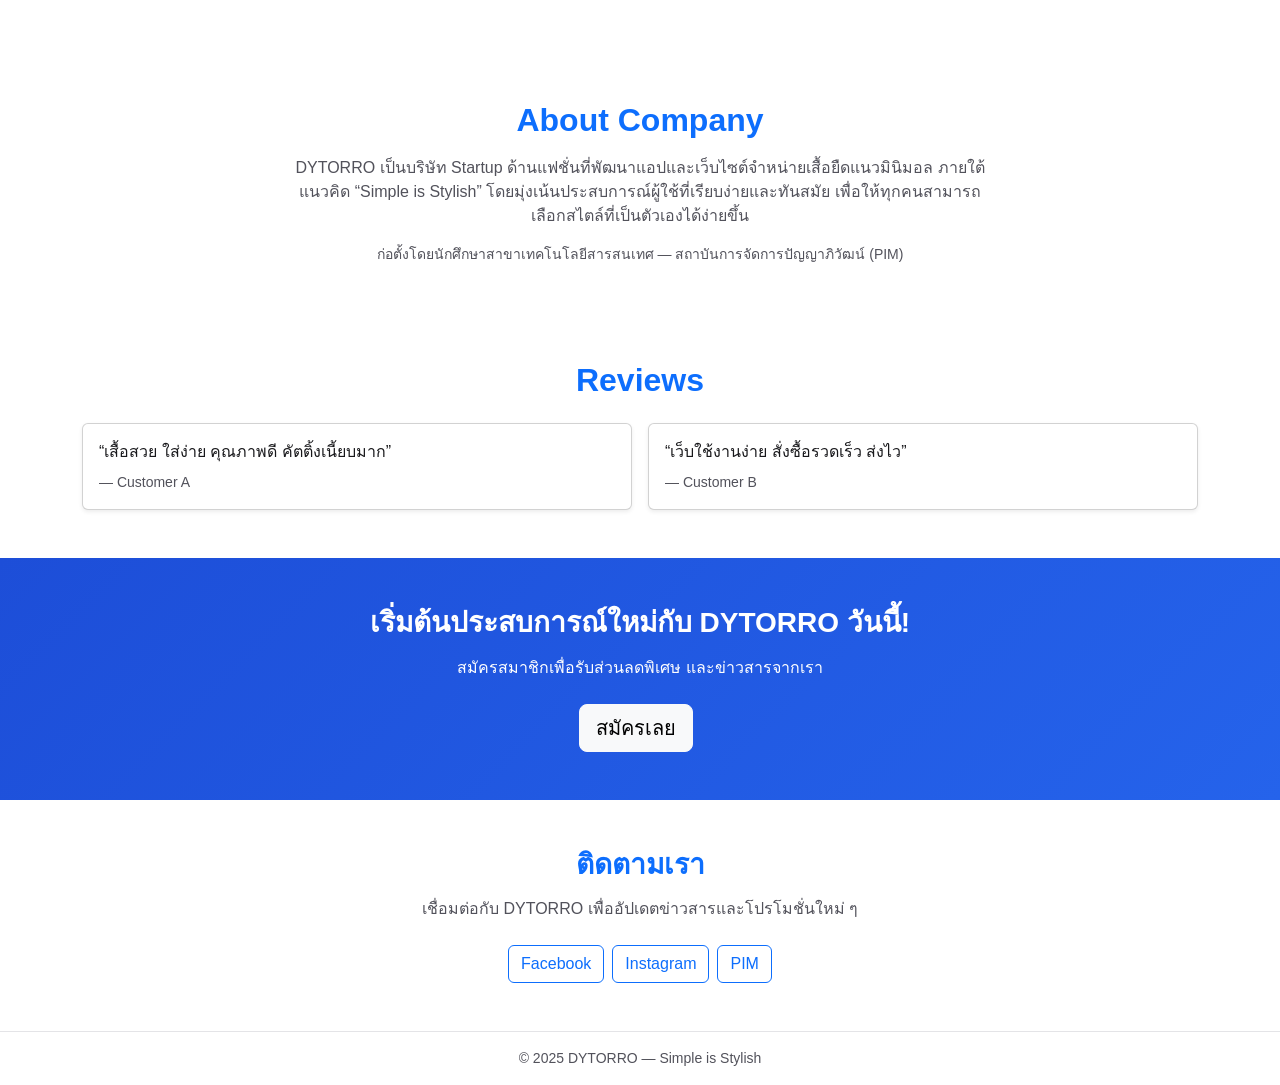
==== commit 72af8882: "Add premium shimmer effect to SHOP NOW button" ====
--- a/index.html
+++ b/index.html
@@ -117,6 +117,60 @@
       .carousel-item img { width:70%; height:400px; object-fit:cover; border-radius:10px; }
       @media (max-width:768px){
         .carousel-item img{ width:90%; height:240px; }
+      }
+
+      /* ================= Premium Shimmer Button (SHOP NOW!) ================= */
+      .btn-shop-premium {
+        position: relative;
+        overflow: hidden;
+        background: linear-gradient(135deg, #2563eb 0%, #1d4ed8 50%, #3b82f6 100%);
+        border: 1px solid rgba(255, 255, 255, 0.25);
+        color: #ffffff !important;
+        font-weight: 600;
+        letter-spacing: 0.6px;
+        border-radius: 12px;
+        padding: 0.72rem 1.85rem;
+        box-shadow: 0 6px 20px rgba(37, 99, 235, 0.38), inset 0 1px 0 rgba(255, 255, 255, 0.35);
+        transition: transform 0.25s cubic-bezier(0.22, 1, 0.36, 1), box-shadow 0.25s ease;
+      }
+
+      .btn-shop-premium::before {
+        content: "";
+        position: absolute;
+        top: 0;
+        left: -120%;
+        width: 75%;
+        height: 100%;
+        background: linear-gradient(
+          120deg,
+          transparent 0%,
+          rgba(255, 255, 255, 0.15) 35%,
+          rgba(255, 255, 255, 0.65) 50%,
+          rgba(255, 255, 255, 0.15) 65%,
+          transparent 100%
+        );
+        transform: skewX(-22deg);
+        animation: shimmerSweep 3.2s infinite ease-in-out;
+      }
+
+      @keyframes shimmerSweep {
+        0%   { left: -120%; }
+        45%  { left: 140%; }
+        100% { left: 140%; }
+      }
+
+      .btn-shop-premium:hover {
+        transform: translateY(-2px) scale(1.03);
+        box-shadow: 0 10px 28px rgba(37, 99, 235, 0.55), inset 0 1px 0 rgba(255, 255, 255, 0.5);
+        color: #ffffff !important;
+      }
+
+      .btn-shop-premium:active {
+        transform: translateY(0) scale(0.98);
+      }
+
+      .dark-mode .btn-shop-premium {
+        box-shadow: 0 0 22px rgba(96, 165, 250, 0.45), inset 0 1px 0 rgba(255, 255, 255, 0.35);
       }
     </style>
   </head>
@@ -159,7 +213,7 @@
               DYTORRO คือแพลตฟอร์มเสื้อยืดแนวมินิมอล
               เรียบง่าย ใส่ง่าย ดูดีได้ทุกวัน
             </p>
-            <a class="btn btn-primary btn-lg me-2" href="https://www.figma.com/proto/QTVuNSAw5RM2hbklFN5XGI/store-Dyshiro?node-id=4035-643" target="_blank">SHOP NOW!</a>
+            <a class="btn btn-shop-premium btn-lg me-2" href="https://www.figma.com/proto/QTVuNSAw5RM2hbklFN5XGI/store-Dyshiro?node-id=4035-643" target="_blank">SHOP NOW!</a>
             <a class="btn btn-outline-primary btn-lg" href="#features">ดูฟีเจอร์</a>
           </div>
         </div>
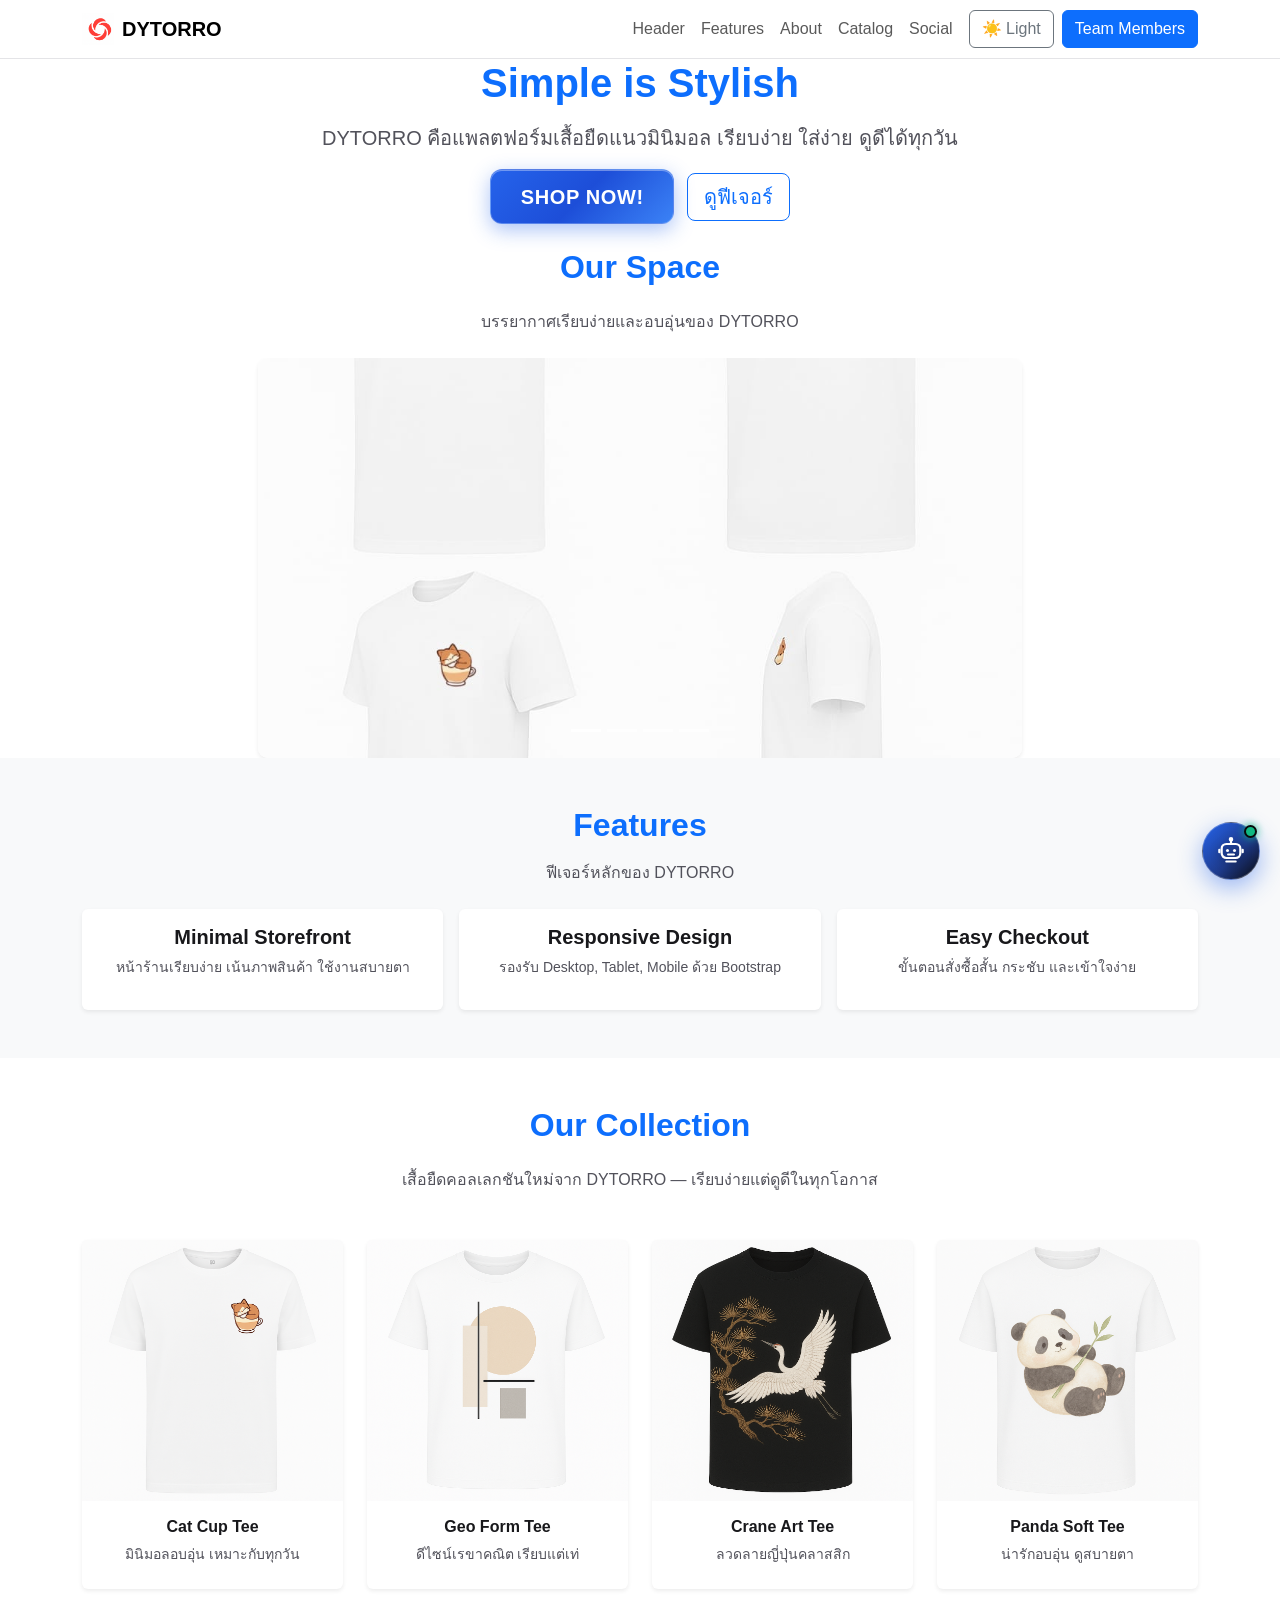
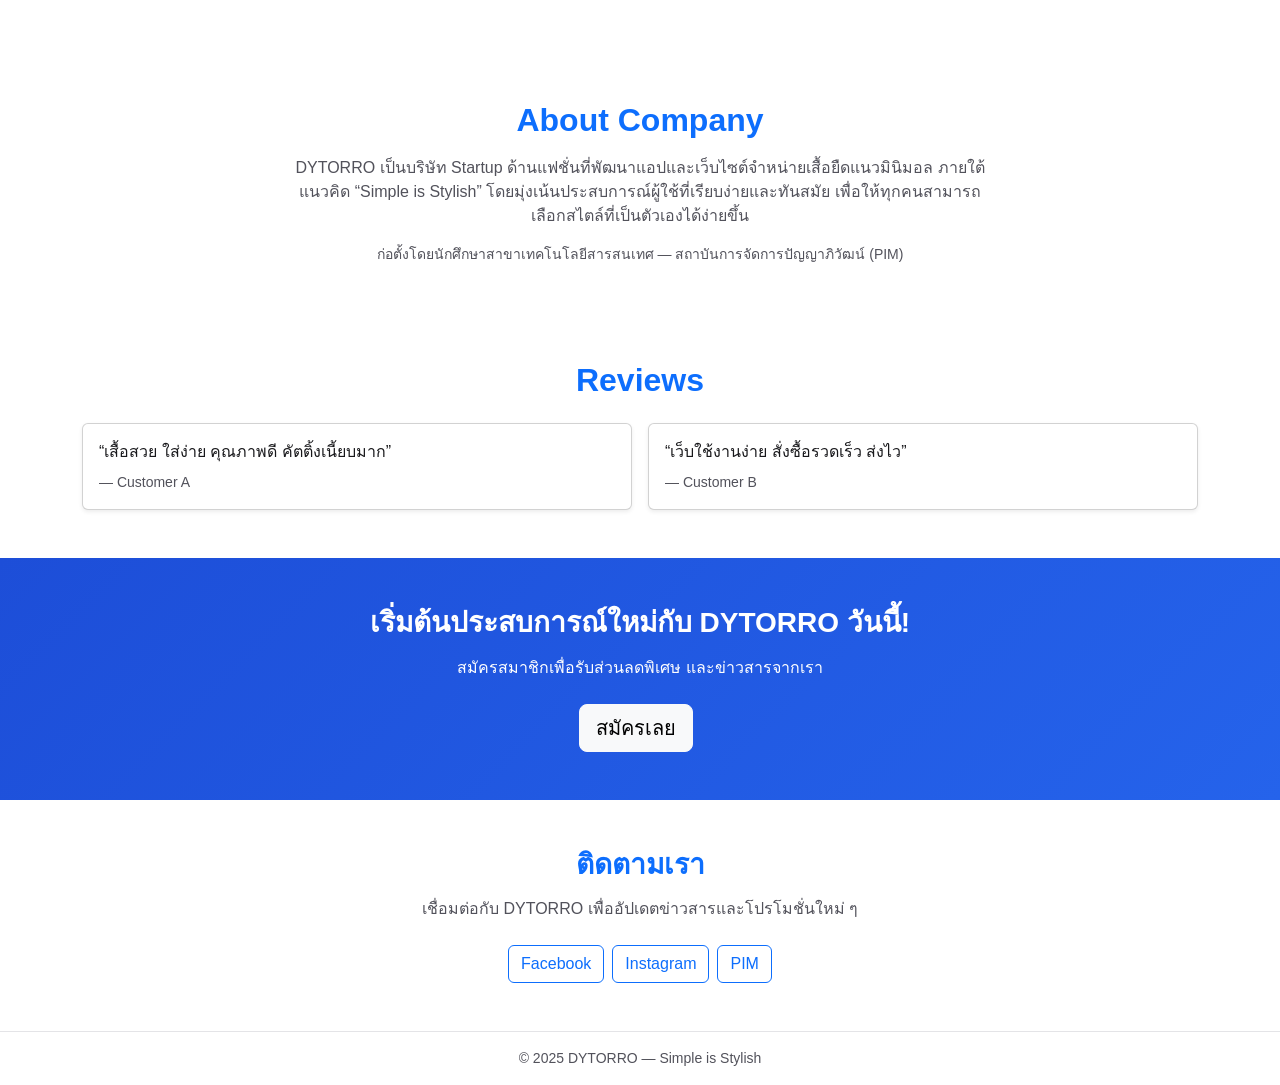
==== commit 1c618398: "Force refresh chat widget v99 in index.html" ====
--- a/index.html
+++ b/index.html
@@ -435,6 +435,6 @@
       }
     </script>
 
-    <script src="chat-widget.js"></script>
+    <script src="chat-widget.js?v=99"></script>
   </body>
 </html>
